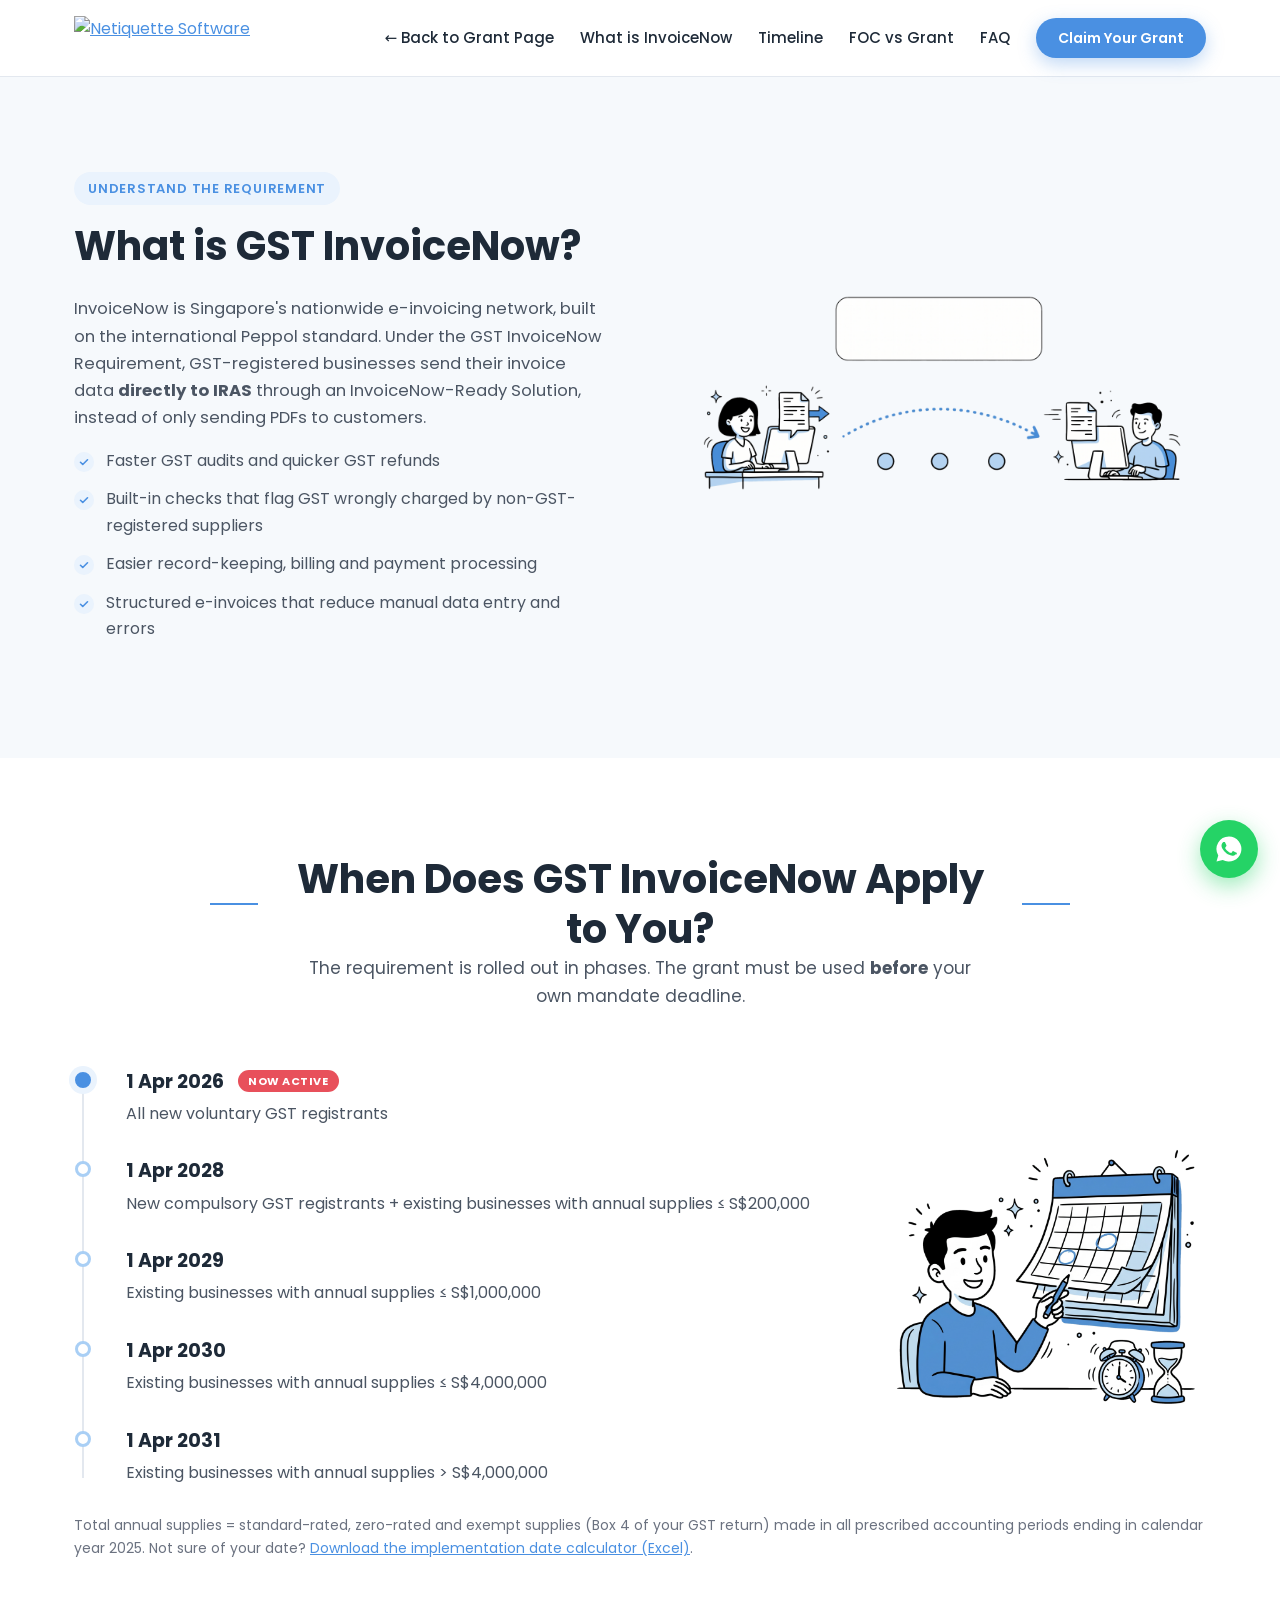
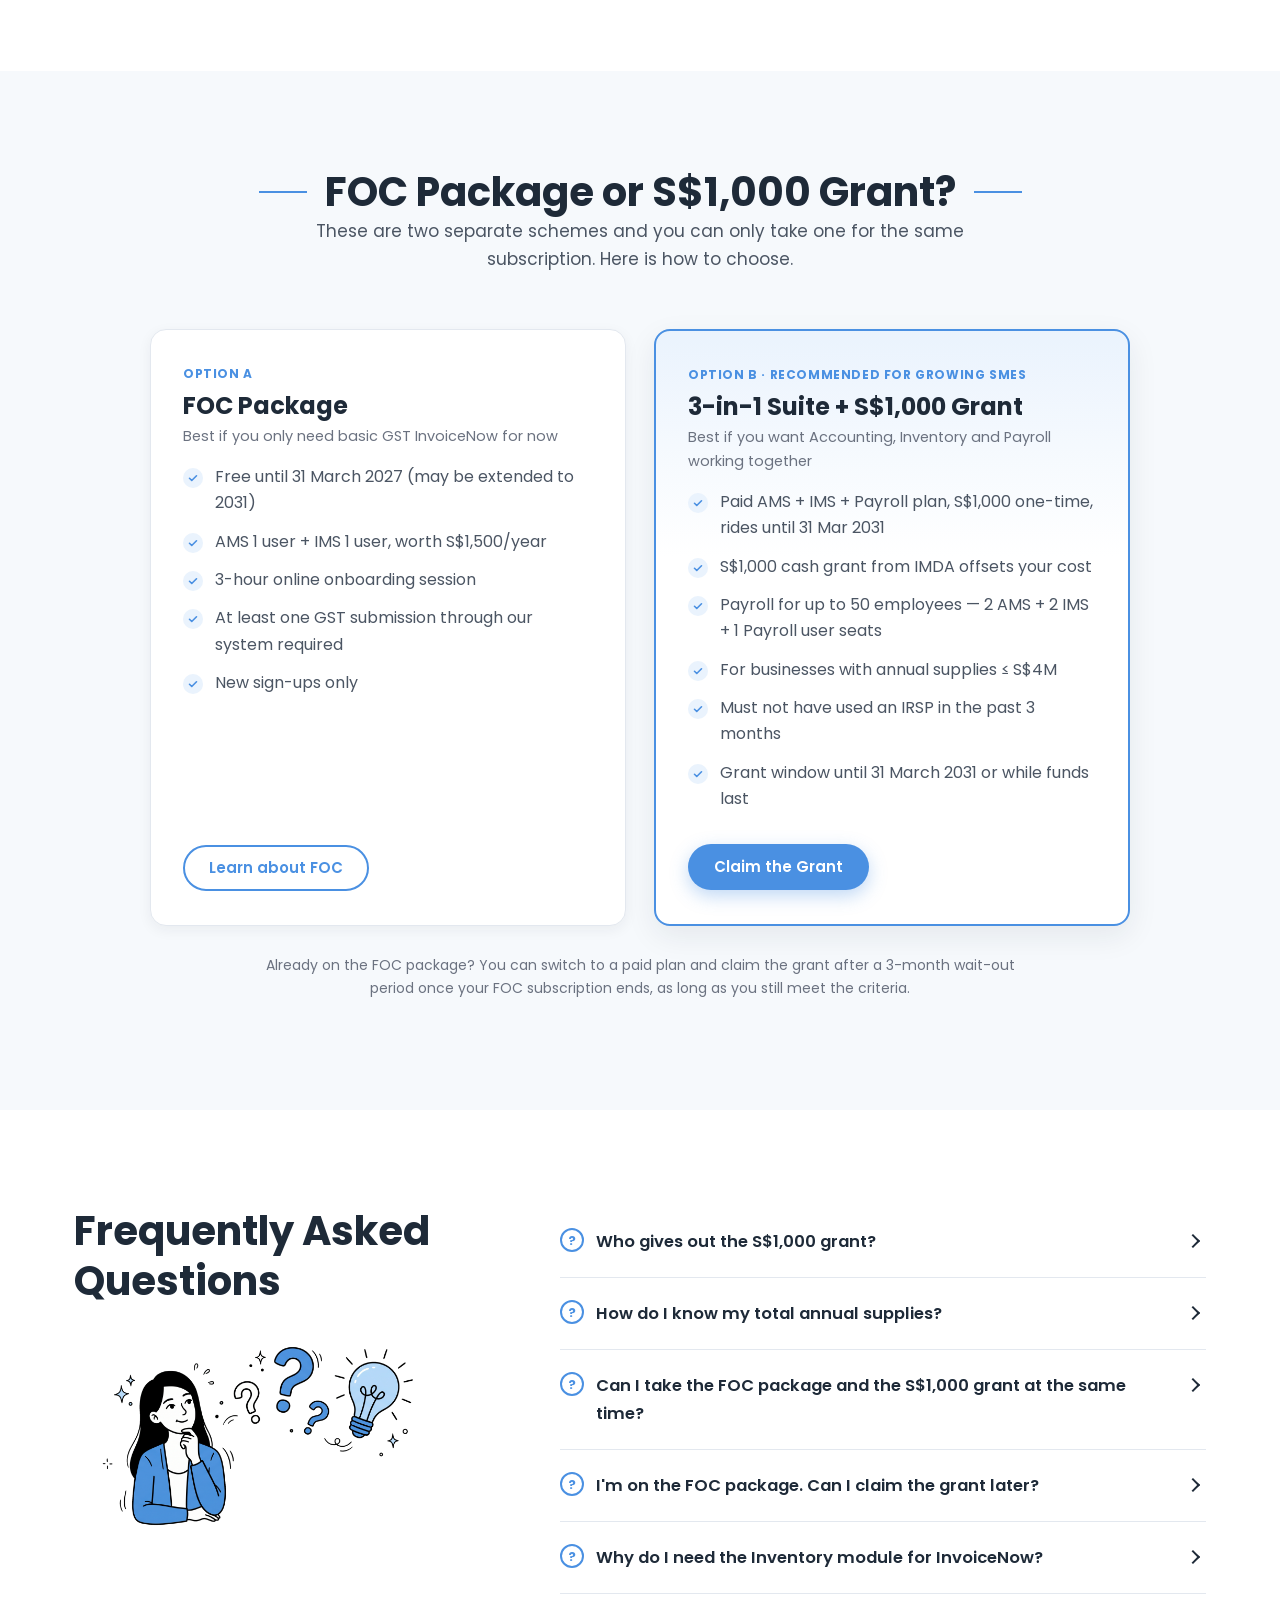
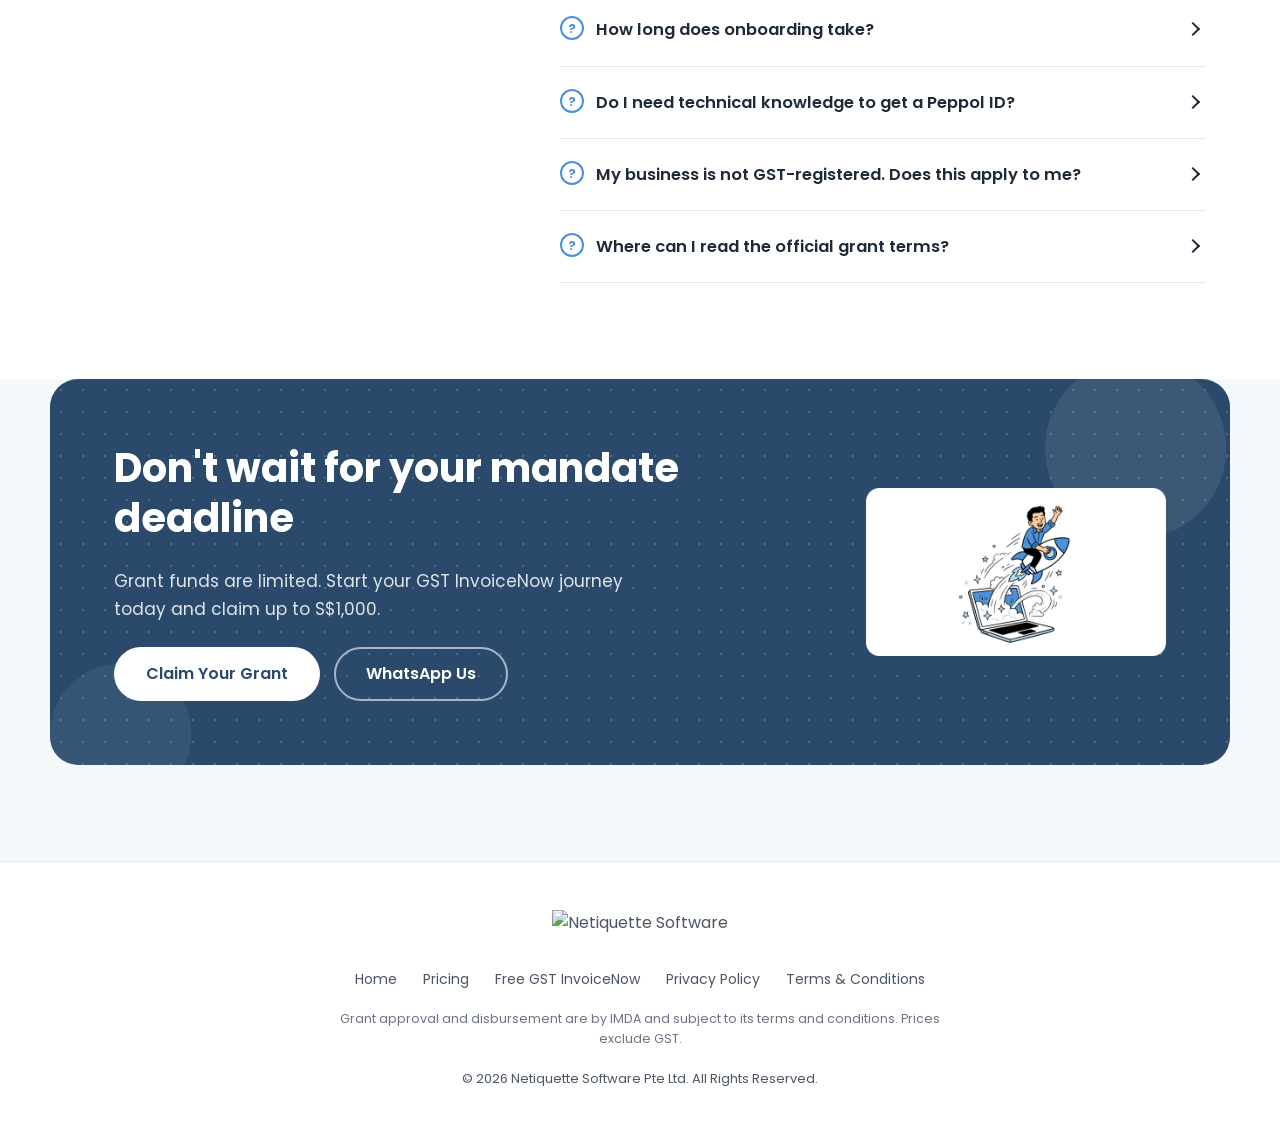
==== details.html @ 20911d6f "add detail page" ====
<!DOCTYPE html>
<html lang="en">
<head>
  <meta charset="UTF-8">
  <meta name="viewport" content="width=device-width, initial-scale=1.0">
  <title>GST InvoiceNow Details, Timeline, FOC vs Grant &amp; FAQ | Netiquette</title>
  <meta name="description" content="Full details on GST InvoiceNow, the mandate rollout timeline, FOC package vs the S$1,000 grant, and frequently asked questions.">

  <link rel="icon" href="https://netiquette.com.sg/assets/img/favicon.png">
  <link rel="preconnect" href="https://fonts.googleapis.com">
  <link rel="preconnect" href="https://fonts.gstatic.com" crossorigin>
  <link href="https://fonts.googleapis.com/css2?family=Poppins:wght@400;500;600;700;800&display=swap" rel="stylesheet">
  <link rel="stylesheet" href="style.css">
</head>
<body>

  <!-- ========== HEADER ========== -->
  <header class="header" id="top">
    <div class="container header__inner">
      <a href="index.html" class="header__logo">
        <img src="https://netiquette.com.sg/assets/img/netiquette-logo.png" alt="Netiquette Software">
      </a>
      <nav class="nav" id="nav">
        <a href="index.html">&larr; Back to Grant Page</a>
        <a href="#invoicenow">What is InvoiceNow</a>
        <a href="#timeline">Timeline</a>
        <a href="#compare">FOC vs Grant</a>
        <a href="#faq">FAQ</a>
        <a href="index.html#contact" class="btn btn--primary nav__cta">Claim Your Grant</a>
      </nav>
      <button class="nav-toggle" id="navToggle" aria-label="Open menu" aria-expanded="false">
        <span></span><span></span><span></span>
      </button>
    </div>
  </header>

  <main>

    <!-- ========== WHAT IS GST INVOICENOW ========== -->
    <section class="section section--alt" id="invoicenow">
      <div class="container split">
        <div class="split__text">
          <span class="eyebrow">Understand the requirement</span>
          <h2 class="title title--left">What is GST InvoiceNow?</h2>
          <p>InvoiceNow is Singapore's nationwide e-invoicing network, built on the international Peppol standard. Under the GST InvoiceNow Requirement, GST-registered businesses send their invoice data <strong>directly to IRAS</strong> through an InvoiceNow-Ready Solution, instead of only sending PDFs to customers.</p>
          <ul class="checks">
            <li>Faster GST audits and quicker GST refunds</li>
            <li>Built-in checks that flag GST wrongly charged by non-GST-registered suppliers</li>
            <li>Easier record-keeping, billing and payment processing</li>
            <li>Structured e-invoices that reduce manual data entry and errors</li>
          </ul>
        </div>
        <div class="split__art">
          <figure class="art art--wide"><img src="assets/img/invoicenow-flow.png" alt="How an e-invoice travels through the InvoiceNow network to IRAS" onerror="this.parentNode.classList.add('missing');this.remove()"></figure>
        </div>
      </div>
    </section>

    <!-- ========== TIMELINE ========== -->
    <section class="section" id="timeline">
      <div class="container">
        <div class="section-head">
          <h2 class="title">When Does GST InvoiceNow Apply to You?</h2>
          <p>The requirement is rolled out in phases. The grant must be used <strong>before</strong> your own mandate deadline.</p>
        </div>
        <div class="timeline-wrap">
          <ol class="timeline">
            <li class="timeline__item is-active">
              <span class="timeline__date">1 Apr 2026</span>
              <span class="timeline__badge">Now active</span>
              <p>All new voluntary GST registrants</p>
            </li>
            <li class="timeline__item">
              <span class="timeline__date">1 Apr 2028</span>
              <p>New compulsory GST registrants + existing businesses with annual supplies ≤ S$200,000</p>
            </li>
            <li class="timeline__item">
              <span class="timeline__date">1 Apr 2029</span>
              <p>Existing businesses with annual supplies ≤ S$1,000,000</p>
            </li>
            <li class="timeline__item">
              <span class="timeline__date">1 Apr 2030</span>
              <p>Existing businesses with annual supplies ≤ S$4,000,000</p>
            </li>
            <li class="timeline__item">
              <span class="timeline__date">1 Apr 2031</span>
              <p>Existing businesses with annual supplies &gt; S$4,000,000</p>
            </li>
          </ol>
          <figure class="art art--square timeline__art"><img src="assets/img/mandate-timeline.png" alt="Calendar showing upcoming deadline" onerror="this.parentNode.classList.add('missing');this.remove()"></figure>
        </div>
        <p class="note">Total annual supplies = standard-rated, zero-rated and exempt supplies (Box 4 of your GST return) made in all prescribed accounting periods ending in calendar year 2025. Not sure of your date? <a href="https://netiquette.com.sg/gst-invoicenow-implementation-date-calculator.xlsx">Download the implementation date calculator (Excel)</a>.</p>
      </div>
    </section>

    <!-- ========== FOC vs GRANT ========== -->
    <section class="section section--alt" id="compare">
      <div class="container">
        <div class="section-head">
          <h2 class="title">FOC Package or S$1,000 Grant?</h2>
          <p>These are two separate schemes and you can only take one for the same subscription. Here is how to choose.</p>
        </div>
        <div class="compare">
          <article class="plan">
            <span class="plan__tag">Option A</span>
            <h3>FOC Package</h3>
            <p class="plan__sub">Best if you only need basic GST InvoiceNow for now</p>
            <ul class="checks">
              <li>Free until 31 March 2027 (may be extended to 2031)</li>
              <li>AMS 1 user + IMS 1 user, worth S$1,500/year</li>
              <li>3-hour online onboarding session</li>
              <li>At least one GST submission through our system required</li>
              <li>New sign-ups only</li>
            </ul>
            <a href="https://netiquette.com.sg/gst-invoicenow.html" class="btn btn--outline">Learn about FOC</a>
          </article>
          <article class="plan plan--featured">
            <span class="plan__tag">Option B · Recommended for growing SMEs</span>
            <h3>3-in-1 Suite + S$1,000 Grant</h3>
            <p class="plan__sub">Best if you want Accounting, Inventory and Payroll working together</p>
            <ul class="checks">
              <li>Paid AMS + IMS + Payroll plan, S$1,000 one-time, rides until 31 Mar 2031</li>
              <li>S$1,000 cash grant from IMDA offsets your cost</li>
              <li>Payroll for up to 50 employees — 2 AMS + 2 IMS + 1 Payroll user seats</li>
              <li>For businesses with annual supplies ≤ S$4M</li>
              <li>Must not have used an IRSP in the past 3 months</li>
              <li>Grant window until 31 March 2031 or while funds last</li>
            </ul>
            <a href="index.html#contact" class="btn btn--primary">Claim the Grant</a>
          </article>
        </div>
        <p class="note note--center">Already on the FOC package? You can switch to a paid plan and claim the grant after a 3-month wait-out period once your FOC subscription ends, as long as you still meet the criteria.</p>
      </div>
    </section>

    <!-- ========== FAQ ========== -->
    <section class="section" id="faq">
      <div class="container faq-wrap">
        <div class="faq-wrap__head">
          <h2 class="title title--left">Frequently Asked Questions</h2>
          <figure class="art art--faq"><img src="assets/img/faq-questions.png" alt="" onerror="this.parentNode.classList.add('missing');this.remove()"></figure>
        </div>
        <div class="faq">
          <details>
            <summary>Who gives out the S$1,000 grant?</summary>
            <p>The GST InvoiceNow Transition Grant is provided by IMDA together with IRAS. Netiquette, as an IMDA-accredited InvoiceNow-Ready Solution Provider, supports you through the requirements, but the grant is approved and paid by IMDA.</p>
          </details>
          <details>
            <summary>How do I know my total annual supplies?</summary>
            <p>Add up Box 4 of your GST returns (standard-rated, zero-rated and exempt supplies) for all prescribed accounting periods ending in calendar year 2025. If the total is S$4 million or less, you fall under the S$1,000 grant.</p>
          </details>
          <details>
            <summary>Can I take the FOC package and the S$1,000 grant at the same time?</summary>
            <p>No. They are separate schemes and you can only take one for the same subscription. Since the FOC package is already free, there is no cost for the grant to offset.</p>
          </details>
          <details>
            <summary>I'm on the FOC package. Can I claim the grant later?</summary>
            <p>Yes. After your FOC subscription ends, wait 3 months, then subscribe to a paid plan. You can claim the grant if you still meet all criteria and the grant window is still open.</p>
          </details>
          <details>
            <summary>Why do I need the Inventory module for InvoiceNow?</summary>
            <p>Netiquette's GST InvoiceNow feature is built inside the Inventory Management System (IMS). That's why the 3-in-1 Suite includes IMS together with Accounting and Payroll.</p>
          </details>
          <details>
            <summary>How long does onboarding take?</summary>
            <p>About 5 working days on average, from sign-up to your first GST InvoiceNow e-invoice. Simpler setups are faster.</p>
          </details>
          <details>
            <summary>Do I need technical knowledge to get a Peppol ID?</summary>
            <p>No. We handle and guide your Peppol ID registration with DataPost, our accredited access point partner, as part of onboarding.</p>
          </details>
          <details>
            <summary>My business is not GST-registered. Does this apply to me?</summary>
            <p>No. GST InvoiceNow and this grant are only for GST-registered businesses. If you are applying for GST registration now, reach out and we can help you prepare.</p>
          </details>
          <details>
            <summary>Where can I read the official grant terms?</summary>
            <p>See IMDA's <a href="https://www.imda.gov.sg/how-we-can-help/nationwide-e-invoicing-framework/invoicenowgrants" target="_blank" rel="noopener">InvoiceNow Grants page</a> and the <a href="https://go.gov.sg/invoicenowgrant2026-faqs" target="_blank" rel="noopener">official grant FAQs</a>.</p>
          </details>
        </div>
      </div>
    </section>

    <!-- ========== FINAL CTA ========== -->
    <section class="cta">
      <div class="container cta__inner">
        <div class="cta__text">
          <h2>Don't wait for your mandate deadline</h2>
          <p>Grant funds are limited. Start your GST InvoiceNow journey today and claim up to S$1,000.</p>
          <div class="cta__actions">
            <a href="index.html#contact" class="btn btn--light btn--lg">Claim Your Grant</a>
            <a href="https://wa.me/6590029781" target="_blank" rel="noopener" class="btn btn--ghost btn--lg">WhatsApp Us</a>
          </div>
        </div>
        <figure class="art art--cta"><img src="assets/img/cta-rocket.png" alt="" onerror="this.parentNode.classList.add('missing');this.remove()"></figure>
      </div>
    </section>

  </main>

  <!-- ========== FOOTER ========== -->
  <footer class="footer">
    <div class="container footer__inner">
      <img src="https://netiquette.com.sg/assets/img/netiquette-logo.png" alt="Netiquette Software" class="footer__logo">
      <nav class="footer__links">
        <a href="https://netiquette.com.sg/">Home</a>
        <a href="https://netiquette.com.sg/pricing.html">Pricing</a>
        <a href="https://netiquette.com.sg/gst-invoicenow.html">Free GST InvoiceNow</a>
        <a href="https://netiquette.com.sg/privacy.html">Privacy Policy</a>
        <a href="https://netiquette.com.sg/termsConditions.html">Terms &amp; Conditions</a>
      </nav>
      <p class="footer__disclaimer">Grant approval and disbursement are by IMDA and subject to its terms and conditions. Prices exclude GST.</p>
      <p class="footer__copy">© 2026 Netiquette Software Pte Ltd. All Rights Reserved.</p>
    </div>
  </footer>

  <!-- Floating WhatsApp -->
  <a href="https://wa.me/6590029781" class="wa-float" target="_blank" rel="noopener" aria-label="Chat on WhatsApp">
    <svg viewBox="0 0 24 24" aria-hidden="true"><path d="M12 2a10 10 0 0 0-8.6 15.1L2 22l5-1.3A10 10 0 1 0 12 2Zm5.3 14.1c-.2.6-1.3 1.2-1.8 1.2-.5.1-1 .2-3.4-.7-2.9-1.2-4.7-4.1-4.9-4.3-.1-.2-1.2-1.6-1.2-3s.8-2.2 1-2.5c.3-.3.6-.4.8-.4h.6c.2 0 .4 0 .6.5l.9 2.1c.1.2.1.4 0 .6l-.4.6-.4.5c-.1.2-.3.3-.1.6.2.3.8 1.4 1.8 2.2 1.2 1.1 2.2 1.4 2.5 1.5.3.2.5.1.7-.1l.9-1.1c.2-.3.4-.2.7-.1l2 1c.3.1.5.2.6.3.1.2.1.7-.1 1.4Z"/></svg>
  </a>

  <script>
    const toggle = document.getElementById('navToggle');
    const nav = document.getElementById('nav');
    toggle.addEventListener('click', () => {
      const open = nav.classList.toggle('is-open');
      toggle.classList.toggle('is-open', open);
      toggle.setAttribute('aria-expanded', open);
    });
    nav.querySelectorAll('a').forEach(a => a.addEventListener('click', () => {
      nav.classList.remove('is-open');
      toggle.classList.remove('is-open');
      toggle.setAttribute('aria-expanded', 'false');
    }));
  </script>
</body>
</html>
---- style.css ----
/* =========================================================
   Netiquette – S$1k GST InvoiceNow Grant Landing Page
   ========================================================= */

:root {
  --blue: #4A90E2;
  --blue-dark: #2F74C8;
  --blue-light: #A9CFF5;
  --blue-soft: #EAF3FD;
  --navy: #2B4A6B;
  --ink: #1E2A38;
  --text: #4B5563;
  --muted: #6B7280;
  --line: #E3E8EF;
  --bg: #FFFFFF;
  --bg-alt: #F6F9FC;
  --gold: #F5B82E;
  --green: #25D366;
  --red: #E8505B;
  --radius: 16px;
  --radius-sm: 10px;
  --shadow: 0 10px 30px rgba(30, 42, 56, .08);
  --shadow-sm: 0 4px 14px rgba(30, 42, 56, .06);
  --container: 1180px;
  --header-h: 76px;
}

*, *::before, *::after { box-sizing: border-box; }
html { scroll-behavior: smooth; scroll-padding-top: calc(var(--header-h) + 12px); }
body {
  margin: 0;
  font-family: 'Poppins', system-ui, -apple-system, sans-serif;
  font-size: 16px;
  line-height: 1.65;
  color: var(--text);
  background: var(--bg);
  -webkit-font-smoothing: antialiased;
}
img { max-width: 100%; display: block; }
a { color: var(--blue); }
h1, h2, h3, h4 { color: var(--ink); line-height: 1.25; margin: 0 0 .6em; }
p { margin: 0 0 1em; }

.container { width: 100%; max-width: var(--container); margin: 0 auto; padding: 0 24px; }

/* ---------- Buttons ---------- */
.btn {
  display: inline-flex; align-items: center; justify-content: center; gap: 8px;
  padding: 12px 24px; border-radius: 999px; border: 2px solid transparent;
  font: 600 15px/1.2 'Poppins', sans-serif; text-decoration: none; cursor: pointer;
  transition: background .2s, color .2s, border-color .2s, transform .2s, box-shadow .2s;
}
.btn:hover { transform: translateY(-1px); }
.btn--lg { padding: 15px 30px; font-size: 16px; }
.btn--block { width: 100%; }
.btn--primary { background: var(--blue); color: #fff; box-shadow: 0 6px 18px rgba(74, 144, 226, .35); }
.btn--primary:hover { background: var(--blue-dark); }
.btn--outline { border-color: var(--blue); color: var(--blue); background: #fff; }
.btn--outline:hover { background: var(--blue-soft); }
.btn--light { background: #fff; color: var(--navy); }
.btn--ghost { border-color: rgba(255,255,255,.6); color: #fff; }
.btn--ghost:hover { background: rgba(255,255,255,.1); }
.btn--whatsapp { background: var(--green); color: #fff; margin-top: 8px; }
.btn--whatsapp:hover { background: #1EBE5A; }
.ico { width: 20px; height: 20px; fill: currentColor; }

/* ---------- Announcement ---------- */
.announce {
  position: relative; background: var(--red); color: #fff; text-align: center;
  padding: 10px 48px; font-size: 14px;
}
.announce p { margin: 0; }
.announce a { color: #fff; font-weight: 700; }
.announce__close {
  position: absolute; right: 14px; top: 50%; transform: translateY(-50%);
  background: none; border: 0; color: #fff; font-size: 24px; line-height: 1; cursor: pointer;
}

/* ---------- Header ---------- */
.header {
  position: sticky; top: 0; z-index: 50; background: rgba(255,255,255,.96);
  backdrop-filter: blur(8px); box-shadow: 0 1px 0 var(--line);
}
.header__inner { display: flex; align-items: center; justify-content: space-between; height: var(--header-h); }
.header__logo img { height: 44px; width: auto; }
.nav { display: flex; align-items: center; gap: 26px; }
.nav a:not(.btn) { color: var(--ink); text-decoration: none; font-weight: 500; font-size: 15px; }
.nav a:not(.btn):hover { color: var(--blue); }
.nav__cta { padding: 10px 20px; font-size: 14px; }
.nav-toggle { display: none; background: none; border: 0; width: 40px; height: 40px; cursor: pointer; padding: 8px; }
.nav-toggle span { display: block; height: 2px; background: var(--ink); margin: 5px 0; transition: transform .25s, opacity .25s; }
.nav-toggle.is-open span:nth-child(1) { transform: translateY(7px) rotate(45deg); }
.nav-toggle.is-open span:nth-child(2) { opacity: 0; }
.nav-toggle.is-open span:nth-child(3) { transform: translateY(-7px) rotate(-45deg); }

/* ---------- Shared bits ---------- */
.eyebrow {
  display: inline-block; font-size: 13px; font-weight: 600; letter-spacing: .06em;
  text-transform: uppercase; color: var(--blue); background: var(--blue-soft);
  padding: 6px 14px; border-radius: 999px; margin-bottom: 16px;
}
.section { padding: 96px 0; }
.section--alt { background: var(--bg-alt); }
.section-head { text-align: center; max-width: 860px; margin: 0 auto 56px; }
.section-head p { max-width: 680px; margin-left: auto; margin-right: auto; }
.section-head p { font-size: 17px; }
.title { font-size: clamp(28px, 3.4vw, 40px); font-weight: 700; display: inline-flex; align-items: center; gap: 18px; }
.section-head .title { display: flex; width: fit-content; margin: 0 auto; }
.section-head .title::before,
.section-head .title::after { content: ''; width: 48px; height: 2px; background: var(--blue); flex-shrink: 0; }
.title--left { display: block; }
.note { font-size: 14px; color: var(--muted); margin-top: 28px; }
.note--center { text-align: center; max-width: 760px; margin-left: auto; margin-right: auto; }

.checks { list-style: none; padding: 0; margin: 0 0 1.2em; }
.checks li { position: relative; padding-left: 32px; margin-bottom: 12px; }
.checks li::before {
  content: ''; position: absolute; left: 0; top: 4px; width: 20px; height: 20px; border-radius: 50%;
  background: var(--blue-soft) url("data:image/svg+xml,%3Csvg xmlns='http://www.w3.org/2000/svg' viewBox='0 0 24 24' fill='none' stroke='%234A90E2' stroke-width='3.2' stroke-linecap='round' stroke-linejoin='round'%3E%3Cpath d='M5 12.5l4.5 4.5L19 7.5'/%3E%3C/svg%3E") center/12px no-repeat;
}
.checks--numbered { counter-reset: n; }
.checks--numbered li { counter-increment: n; padding-left: 40px; }
.checks--numbered li::before {
  content: counter(n); background: var(--blue); color: #fff; width: 26px; height: 26px; top: 1px;
  display: grid; place-items: center; font-size: 13px; font-weight: 700;
}

/* ---------- Illustration placeholders ---------- */
.art { margin: 0; position: relative; }
.art img { width: 100%; height: auto; }
.art.missing {
  border: 2px dashed var(--blue-light); border-radius: var(--radius); background: var(--blue-soft);
  display: grid; place-items: center; color: var(--blue); font-size: 13px; font-weight: 500;
}
.art.missing::after { content: 'Illustration coming soon'; padding: 12px; text-align: center; }
.art--hero.missing { aspect-ratio: 4 / 3; }
.art--wide.missing { aspect-ratio: 16 / 9; }
.art--square.missing { aspect-ratio: 1 / 1; }
.art--icon { width: 160px; margin: 0 auto 18px; }
.art--icon.missing { aspect-ratio: 1; }
.art--icon.missing::after, .art--mini.missing::after { content: ''; }
.art--mini { width: 130px; flex-shrink: 0; }
.art--mini.missing { aspect-ratio: 1; border-radius: 14px; }
.art--netcost { max-width: 260px; margin: 0 auto 18px; }
.art--netcost.missing { aspect-ratio: 4 / 3; }
.art--faq { max-width: 360px; margin-top: 24px; }
.art--faq.missing { aspect-ratio: 4 / 3; }
.art--cta { max-width: 300px; }
.art--cta.missing { aspect-ratio: 1; background: rgba(255,255,255,.08); border-color: rgba(255,255,255,.3); color: #fff; }

/* ---------- Hero ---------- */
.hero {
  padding: 72px 0 40px;
  background:
    radial-gradient(circle at 85% 20%, rgba(74,144,226,.14), transparent 45%),
    radial-gradient(circle at 5% 90%, rgba(169,207,245,.25), transparent 40%),
    #fff;
}
.hero__inner { display: grid; grid-template-columns: .9fr 1.2fr; gap: 56px; align-items: center; }
.hero h1 { font-size: clamp(32px, 4.4vw, 52px); font-weight: 800; letter-spacing: -.01em; }
.hl { color: var(--blue); position: relative; white-space: nowrap; }
.hl::after {
  content: ''; position: absolute; left: 0; right: 0; bottom: 4px; height: 10px; z-index: -1;
  background: rgba(245, 184, 46, .45); border-radius: 4px;
}
.lead { font-size: 18px; max-width: 560px; }
.hero__actions { display: flex; flex-wrap: wrap; gap: 14px; margin: 28px 0 32px; }
.hero__trust {
  list-style: none; padding: 0; margin: 0; display: flex; flex-wrap: wrap; gap: 10px 24px;
  font-size: 14px; color: var(--muted);
}
.hero__trust strong { color: var(--ink); }
.hero__art { position: relative; transform: scale(1.18); transform-origin: center; }
.float-card {
  position: absolute; left: -24px; bottom: 24px; background: #fff; border-radius: var(--radius);
  box-shadow: var(--shadow); padding: 18px 22px; display: flex; flex-direction: column; max-width: 230px;
}
.float-card__label { font-size: 12px; font-weight: 600; text-transform: uppercase; letter-spacing: .05em; color: var(--muted); }
.float-card__value { font-size: 34px; font-weight: 800; color: var(--ink); line-height: 1.2; }
.float-card__note { font-size: 12px; color: var(--muted); }
.supported {
  display: flex; align-items: center; justify-content: center; gap: 28px; margin-top: 48px;
  padding-top: 28px; border-top: 1px solid var(--line); font-size: 14px; color: var(--muted);
}
.supported img { height: 42px; width: auto; object-fit: contain; }

/* ---------- Stats ---------- */
.stats { display: grid; grid-template-columns: repeat(4, 1fr); gap: 22px; }
.stat {
  background: #fff; border: 1px solid var(--line); border-radius: var(--radius); padding: 28px 24px;
  box-shadow: var(--shadow-sm); display: flex; flex-direction: column; gap: 6px;
}
.stat__value { font-size: 28px; font-weight: 800; color: var(--navy); }
.stat__label { font-size: 14px; }

/* ---------- Split layout ---------- */
.split { display: grid; grid-template-columns: 1fr 1fr; gap: 64px; align-items: center; }
.split--reverse .split__text { order: 2; }
.split--reverse .split__art { order: 1; }
.split__text p { font-size: 16.5px; }
.callout {
  background: var(--blue-soft); border-radius: var(--radius-sm); padding: 16px 20px; font-size: 14.5px;
}

/* ---------- Timeline ---------- */
.timeline-wrap { display: grid; grid-template-columns: 1fr 320px; gap: 48px; align-items: center; }
.timeline { list-style: none; margin: 0; padding: 0 0 0 28px; position: relative; }
.timeline::before { content: ''; position: absolute; left: 8px; top: 8px; bottom: 8px; width: 2px; background: var(--line); }
.timeline__item { position: relative; padding: 0 0 28px 24px; }
.timeline__item:last-child { padding-bottom: 0; }
.timeline__item::before {
  content: ''; position: absolute; left: -27px; top: 6px; width: 16px; height: 16px; border-radius: 50%;
  background: #fff; border: 3px solid var(--blue-light);
}
.timeline__item.is-active::before { background: var(--blue); border-color: var(--blue); box-shadow: 0 0 0 6px var(--blue-soft); }
.timeline__date { font-size: 19px; font-weight: 700; color: var(--ink); margin-right: 10px; }
.timeline__badge {
  font-size: 11px; font-weight: 700; text-transform: uppercase; letter-spacing: .05em;
  background: var(--red); color: #fff; padding: 3px 10px; border-radius: 999px; vertical-align: 3px;
}
.timeline__item p { margin: 4px 0 0; }

/* ---------- Steps ---------- */
.steps { display: grid; grid-template-columns: repeat(4, 1fr); gap: 22px; counter-reset: step; }
.step {
  position: relative; background: #fff; border: 1px solid var(--line); border-radius: var(--radius);
  padding: 34px 22px 26px; text-align: center; box-shadow: var(--shadow-sm); transition: transform .2s, box-shadow .2s;
}
.step:hover { transform: translateY(-4px); box-shadow: var(--shadow); }
.step__num {
  position: absolute; top: -18px; left: 50%; transform: translateX(-50%);
  width: 38px; height: 38px; border-radius: 50%; background: var(--blue); color: #fff;
  display: grid; place-items: center; font-weight: 700; box-shadow: 0 0 0 6px #fff;
}
.step h3 { font-size: 18px; }
.step p { font-size: 14.5px; margin: 0; }

/* ---------- Suite ---------- */
.suite { display: grid; grid-template-columns: repeat(3, 1fr); gap: 24px; }
.module {
  position: relative; background: #fff; border: 1px solid var(--line); border-radius: var(--radius);
  padding: 32px 28px 18px; box-shadow: var(--shadow-sm);
}
.module--featured { border: 2px solid var(--blue); box-shadow: var(--shadow); }
.module__head { display: flex; align-items: center; gap: 10px; margin-bottom: 14px; }
.module__logo { width: 36px; height: 36px; flex-shrink: 0; }
.module__tag {
  display: inline-block; font-size: 13px; font-weight: 700; color: #fff; background: var(--navy);
  padding: 4px 12px; border-radius: 8px;
}
.module--featured .module__tag { background: var(--blue); }
.module__ribbon {
  position: absolute; top: 18px; right: 18px; font-size: 11px; font-weight: 700; text-transform: uppercase;
  letter-spacing: .04em; color: var(--navy); background: rgba(245,184,46,.3); padding: 4px 10px; border-radius: 999px;
}
.module h3 { font-size: 19px; }
.module .checks li { font-size: 14.5px; }

.value { display: grid; grid-template-columns: 1fr 1.25fr; gap: 28px; margin-top: 48px; align-items: stretch; }
.netcost {
  background: linear-gradient(160deg, #fff 0%, var(--blue-soft) 100%); border: 1px solid var(--line);
  border-radius: var(--radius); padding: 32px; text-align: center; box-shadow: var(--shadow-sm);
}
.netcost h3 { font-size: 21px; }
.calc { text-align: left; margin: 18px 0 24px; background: #fff; border-radius: var(--radius-sm); padding: 6px 18px; border: 1px solid var(--line); }
.calc__row { display: flex; justify-content: space-between; gap: 12px; padding: 12px 0; border-bottom: 1px dashed var(--line); font-size: 14.5px; }
.calc__row span:last-child { font-weight: 600; color: var(--ink); white-space: nowrap; }
.calc__row--minus span:last-child { color: #1E9E5A; }
.calc__row--subtotal { border-top: 1px solid var(--ink); font-weight: 700; }
.calc__row--total { border-bottom: 0; border-top: 2px solid var(--ink); font-weight: 700; color: var(--ink); font-size: 16px; }
.calc__row--total span:last-child { color: var(--blue); }
.benefits { display: grid; gap: 18px; }
.benefit {
  display: flex; gap: 18px; align-items: center; background: #fff; border: 1px solid var(--line);
  border-radius: var(--radius); padding: 22px 24px; box-shadow: var(--shadow-sm);
}
.benefit h4 { font-size: 17px; margin-bottom: 4px; }
.benefit p { margin: 0; font-size: 14.5px; }

/* ---------- Compare ---------- */
.compare { display: grid; grid-template-columns: 1fr 1fr; gap: 28px; max-width: 980px; margin: 0 auto; }
.plan {
  background: #fff; border: 1px solid var(--line); border-radius: var(--radius); padding: 34px 32px;
  box-shadow: var(--shadow-sm); display: flex; flex-direction: column;
}
.plan--featured { border: 2px solid var(--blue); box-shadow: var(--shadow); background: linear-gradient(180deg, var(--blue-soft) 0%, #fff 38%); }
.plan__tag { font-size: 12px; font-weight: 700; text-transform: uppercase; letter-spacing: .05em; color: var(--blue); margin-bottom: 8px; }
.plan h3 { font-size: 24px; margin-bottom: 4px; }
.plan__sub { color: var(--muted); font-size: 14.5px; }
.plan .checks { flex: 1; }
.plan .btn { align-self: flex-start; }

/* ---------- Why / trust ---------- */
.trust-grid { display: grid; grid-template-columns: 1fr 1fr; gap: 16px; margin: 24px 0; }
.trust {
  background: #fff; border: 1px solid var(--line); border-radius: var(--radius-sm); padding: 18px;
  display: flex; flex-direction: column; font-size: 14px; box-shadow: var(--shadow-sm);
}
.trust__value { font-size: 26px; font-weight: 800; color: var(--blue); line-height: 1.2; }
.support-line { font-size: 14.5px; color: var(--muted); }
.learn-more {
  display: flex; align-items: center; justify-content: space-between; gap: 32px; flex-wrap: wrap;
}
.learn-more p { margin: 6px 0 0; color: var(--muted); max-width: 520px; }
.testimonials { display: grid; grid-template-columns: repeat(3, 1fr); gap: 22px; margin-top: 56px; }
.testi {
  margin: 0; background: #fff; border: 1px solid var(--line); border-radius: var(--radius);
  padding: 26px; box-shadow: var(--shadow-sm);
}
.testi__stars { color: var(--gold); letter-spacing: 3px; margin-bottom: 10px; }
.testi p { font-size: 15px; color: var(--ink); }
.testi cite { font-style: normal; font-weight: 600; font-size: 14px; color: var(--blue); }

/* ---------- FAQ ---------- */
.faq-wrap { display: grid; grid-template-columns: .8fr 1.2fr; gap: 56px; align-items: start; }
.faq-wrap__head { position: sticky; top: calc(var(--header-h) + 24px); }
.faq details { border-bottom: 1px solid var(--line); }
.faq summary {
  list-style: none; cursor: pointer; padding: 22px 44px 22px 36px; position: relative;
  font-weight: 600; color: var(--ink); font-size: 16.5px;
}
.faq summary::-webkit-details-marker { display: none; }
.faq summary::before {
  content: '?'; position: absolute; left: 0; top: 22px; width: 24px; height: 24px; border-radius: 50%;
  border: 2px solid var(--blue); color: var(--blue); font-size: 13px; font-weight: 700; display: grid; place-items: center;
}
.faq summary::after {
  content: ''; position: absolute; right: 8px; top: 30px; width: 10px; height: 10px;
  border-right: 2px solid var(--ink); border-bottom: 2px solid var(--ink); transform: rotate(-45deg); transition: transform .25s;
}
.faq details[open] summary::after { transform: rotate(45deg); }
.faq details p { padding: 0 8px 22px 36px; margin: 0; }

/* ---------- Contact ---------- */
.contact { display: grid; grid-template-columns: .9fr 1.1fr; gap: 56px; align-items: start; }
.form {
  background: #fff; border-radius: var(--radius); padding: 34px; box-shadow: var(--shadow);
  border: 1px solid var(--line); display: grid; gap: 18px;
}
.form__row { display: grid; grid-template-columns: 1fr 1fr; gap: 18px; }
.form label { display: flex; flex-direction: column; gap: 6px; font-size: 14px; font-weight: 600; color: var(--ink); }
.form input, .form select, .form textarea {
  font: 400 15px 'Poppins', sans-serif; color: var(--ink); padding: 12px 14px; border: 1px solid #CDD5E0;
  border-radius: var(--radius-sm); background: #fff; width: 100%; transition: border-color .2s, box-shadow .2s;
}
.form input:focus, .form select:focus, .form textarea:focus { outline: none; border-color: var(--blue); box-shadow: 0 0 0 4px var(--blue-soft); }
.form textarea { resize: vertical; }
.form .form__check { flex-direction: row; align-items: center; gap: 10px; font-weight: 500; }
.form__check input { width: 18px; height: 18px; accent-color: var(--blue); }
.form__msg { margin: 0; font-size: 14px; font-weight: 500; }
.form__msg.is-success { color: #1E9E5A; }
.form__msg.is-error { color: var(--red); }
.form__note { margin: 0; font-size: 12.5px; color: var(--muted); }

/* ---------- CTA ---------- */
.cta { padding: 0 0 96px; background: var(--bg-alt); }
.cta__inner {
  background: var(--navy); border-radius: 28px; padding: 64px; color: #fff;
  display: grid; grid-template-columns: 1fr auto; gap: 40px; align-items: center; position: relative; overflow: hidden;
  background-image:
    radial-gradient(circle at 92% 18%, rgba(255,255,255,.08) 0 90px, transparent 91px),
    radial-gradient(circle at 6% 92%, rgba(255,255,255,.06) 0 70px, transparent 71px),
    radial-gradient(rgba(255,255,255,.18) 1.5px, transparent 1.5px);
  background-size: auto, auto, 22px 22px;
}
.cta h2 { color: #fff; font-size: clamp(28px, 3.4vw, 40px); }
.cta p { color: rgba(255,255,255,.85); font-size: 17px; max-width: 560px; }
.cta__actions { display: flex; flex-wrap: wrap; gap: 14px; margin-top: 24px; }

/* ---------- Footer ---------- */
.footer { background: #fff; border-top: 1px solid var(--line); padding: 48px 0 32px; text-align: center; }
.footer__inner { display: flex; flex-direction: column; align-items: center; gap: 18px; }
.footer__logo { height: 40px; width: auto; }
.footer__links { display: flex; flex-wrap: wrap; justify-content: center; gap: 10px 26px; }
.footer__links a { color: var(--text); text-decoration: none; font-size: 14px; }
.footer__links a:hover { color: var(--blue); }
.footer__social { display: flex; gap: 12px; }
.footer__social a {
  width: 42px; height: 42px; border: 1px solid var(--line); border-radius: 50%; display: grid; place-items: center;
  transition: background .2s, border-color .2s;
}
.footer__social svg { width: 18px; height: 18px; fill: var(--text); }
.footer__social a:hover { background: var(--blue); border-color: var(--blue); }
.footer__social a:hover svg { fill: #fff; }
.footer__disclaimer { font-size: 12.5px; color: var(--muted); margin: 0; max-width: 640px; }
.footer__copy { font-size: 13px; margin: 0; }

/* ---------- Floating WhatsApp ---------- */
.wa-float {
  position: fixed; right: 22px; bottom: 22px; z-index: 60; width: 58px; height: 58px; border-radius: 50%;
  background: var(--green); display: grid; place-items: center; box-shadow: 0 8px 22px rgba(37, 211, 102, .45);
  transition: transform .2s;
}
.wa-float:hover { transform: scale(1.06); }
.wa-float svg { width: 30px; height: 30px; fill: #fff; }

/* =========================================================
   Responsive
   ========================================================= */
@media (max-width: 1080px) {
  .nav { gap: 18px; }
  .nav a:not(.btn) { font-size: 14px; }
  .steps { grid-template-columns: repeat(2, 1fr); row-gap: 40px; }
  .stats { grid-template-columns: repeat(2, 1fr); }
}

@media (max-width: 920px) {
  :root { --header-h: 68px; }
  .nav-toggle { display: block; }
  .nav {
    position: absolute; top: var(--header-h); left: 0; right: 0; background: #fff;
    flex-direction: column; align-items: stretch; gap: 0; padding: 8px 24px 20px;
    box-shadow: 0 12px 24px rgba(30,42,56,.1); display: none;
  }
  .nav.is-open { display: flex; }
  .nav a:not(.btn) { padding: 14px 0; border-bottom: 1px solid var(--line); font-size: 15px; }
  .nav__cta { margin-top: 14px; }

  .section { padding: 72px 0; }
  .hero__inner, .split, .timeline-wrap, .faq-wrap, .contact, .value { grid-template-columns: 1fr; gap: 40px; }
  .split--reverse .split__text, .split--reverse .split__art { order: initial; }
  .hero__art { max-width: 520px; margin: 0 auto; width: 100%; }
  .float-card { left: 0; }
  .timeline__art { max-width: 300px; margin: 0 auto; }
  .suite, .compare, .testimonials { grid-template-columns: 1fr; }
  .faq-wrap__head { position: static; }
  .art--faq { display: none; }
  .cta__inner { grid-template-columns: 1fr; padding: 48px 32px; text-align: center; }
  .cta p { margin-left: auto; margin-right: auto; }
  .cta__actions { justify-content: center; }
  .art--cta { margin: 0 auto; max-width: 200px; }
}

@media (max-width: 600px) {
  .container { padding: 0 16px; }
  .announce { font-size: 13px; padding: 10px 40px 10px 16px; text-align: left; }
  .header__logo img { height: 36px; }
  .hero { padding: 48px 0 32px; }
  .hero__actions .btn { width: 100%; }
  .hl { white-space: normal; }
  .section-head .title::before, .section-head .title::after { display: none; }
  .stats, .steps, .trust-grid, .form__row { grid-template-columns: 1fr; }
  .float-card { position: static; margin-top: 16px; max-width: none; }
  .supported { flex-wrap: wrap; gap: 16px; }
  .form { padding: 24px 18px; }
  .plan, .netcost { padding: 26px 20px; }
  .benefit { padding: 18px; }
  .cta { padding-bottom: 72px; }
  .cta__inner { padding: 40px 20px; border-radius: 20px; }
  .wa-float { width: 52px; height: 52px; right: 16px; bottom: 16px; }
}
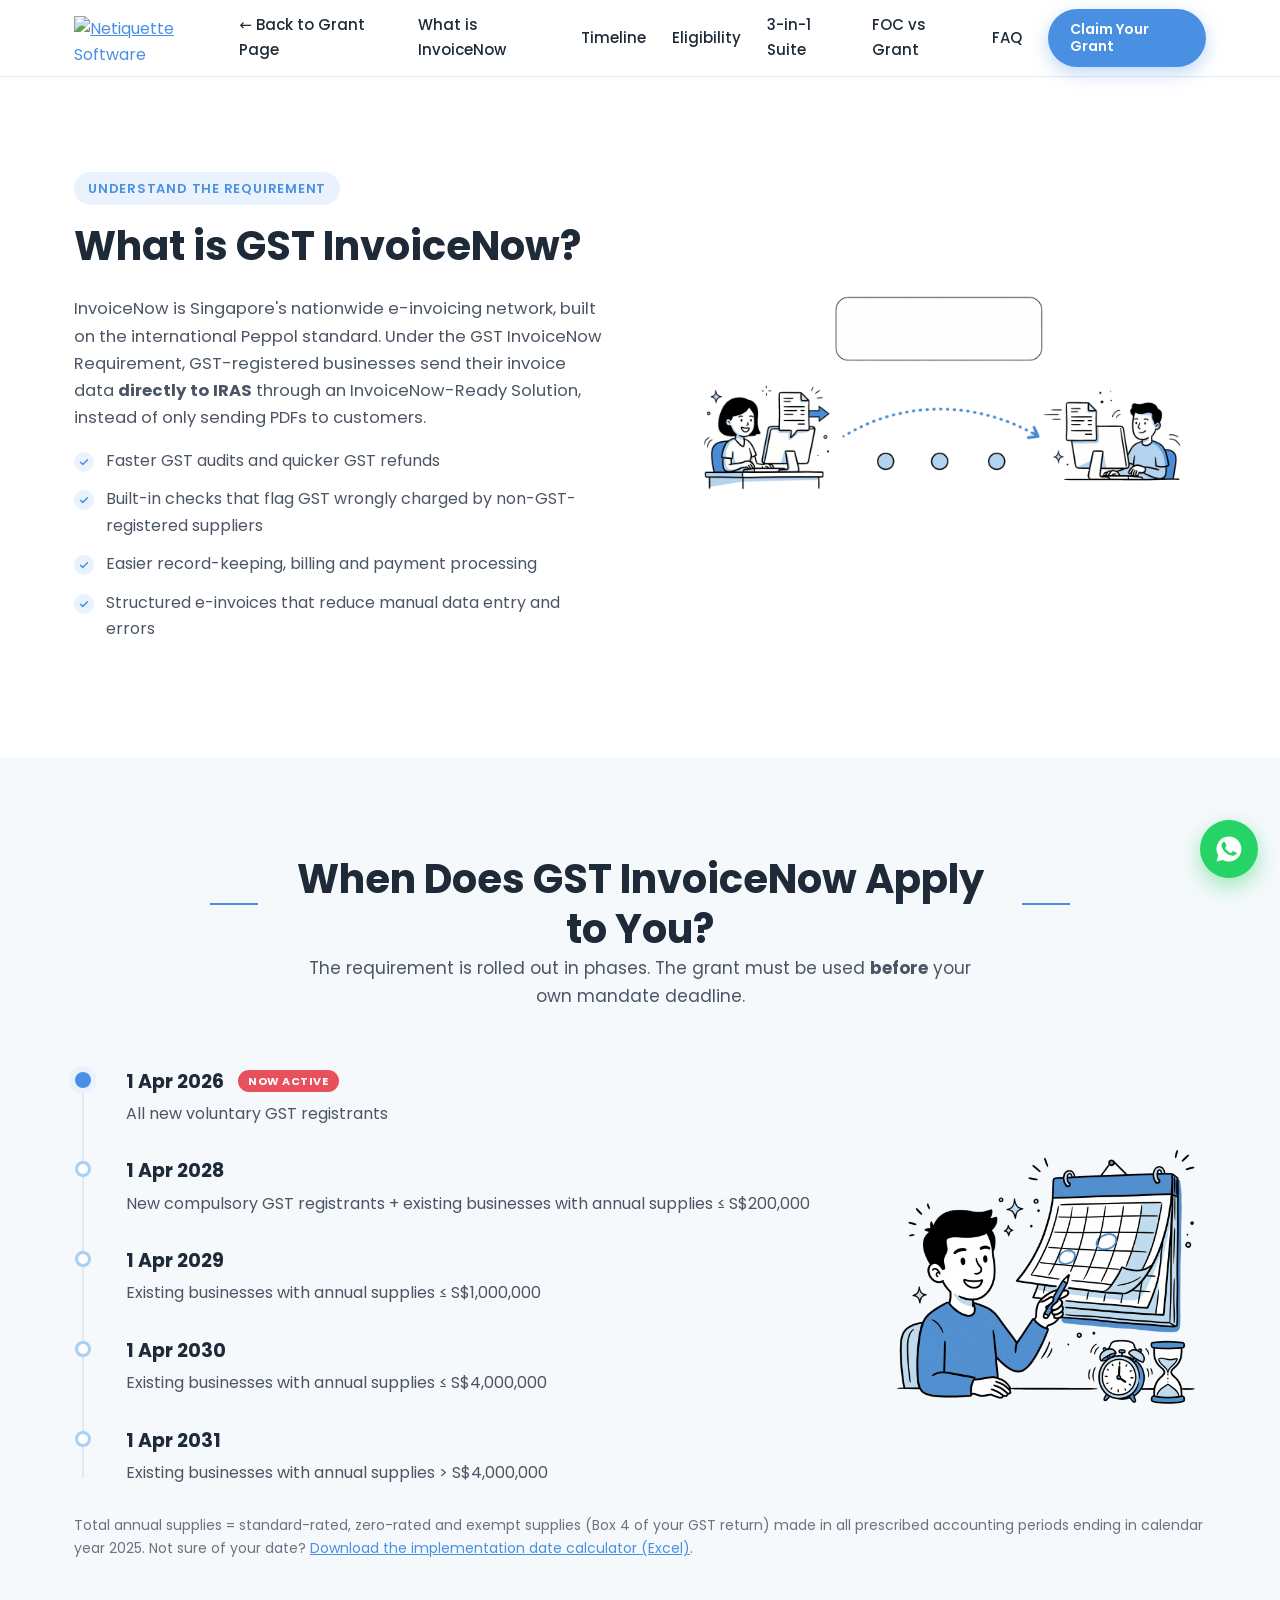
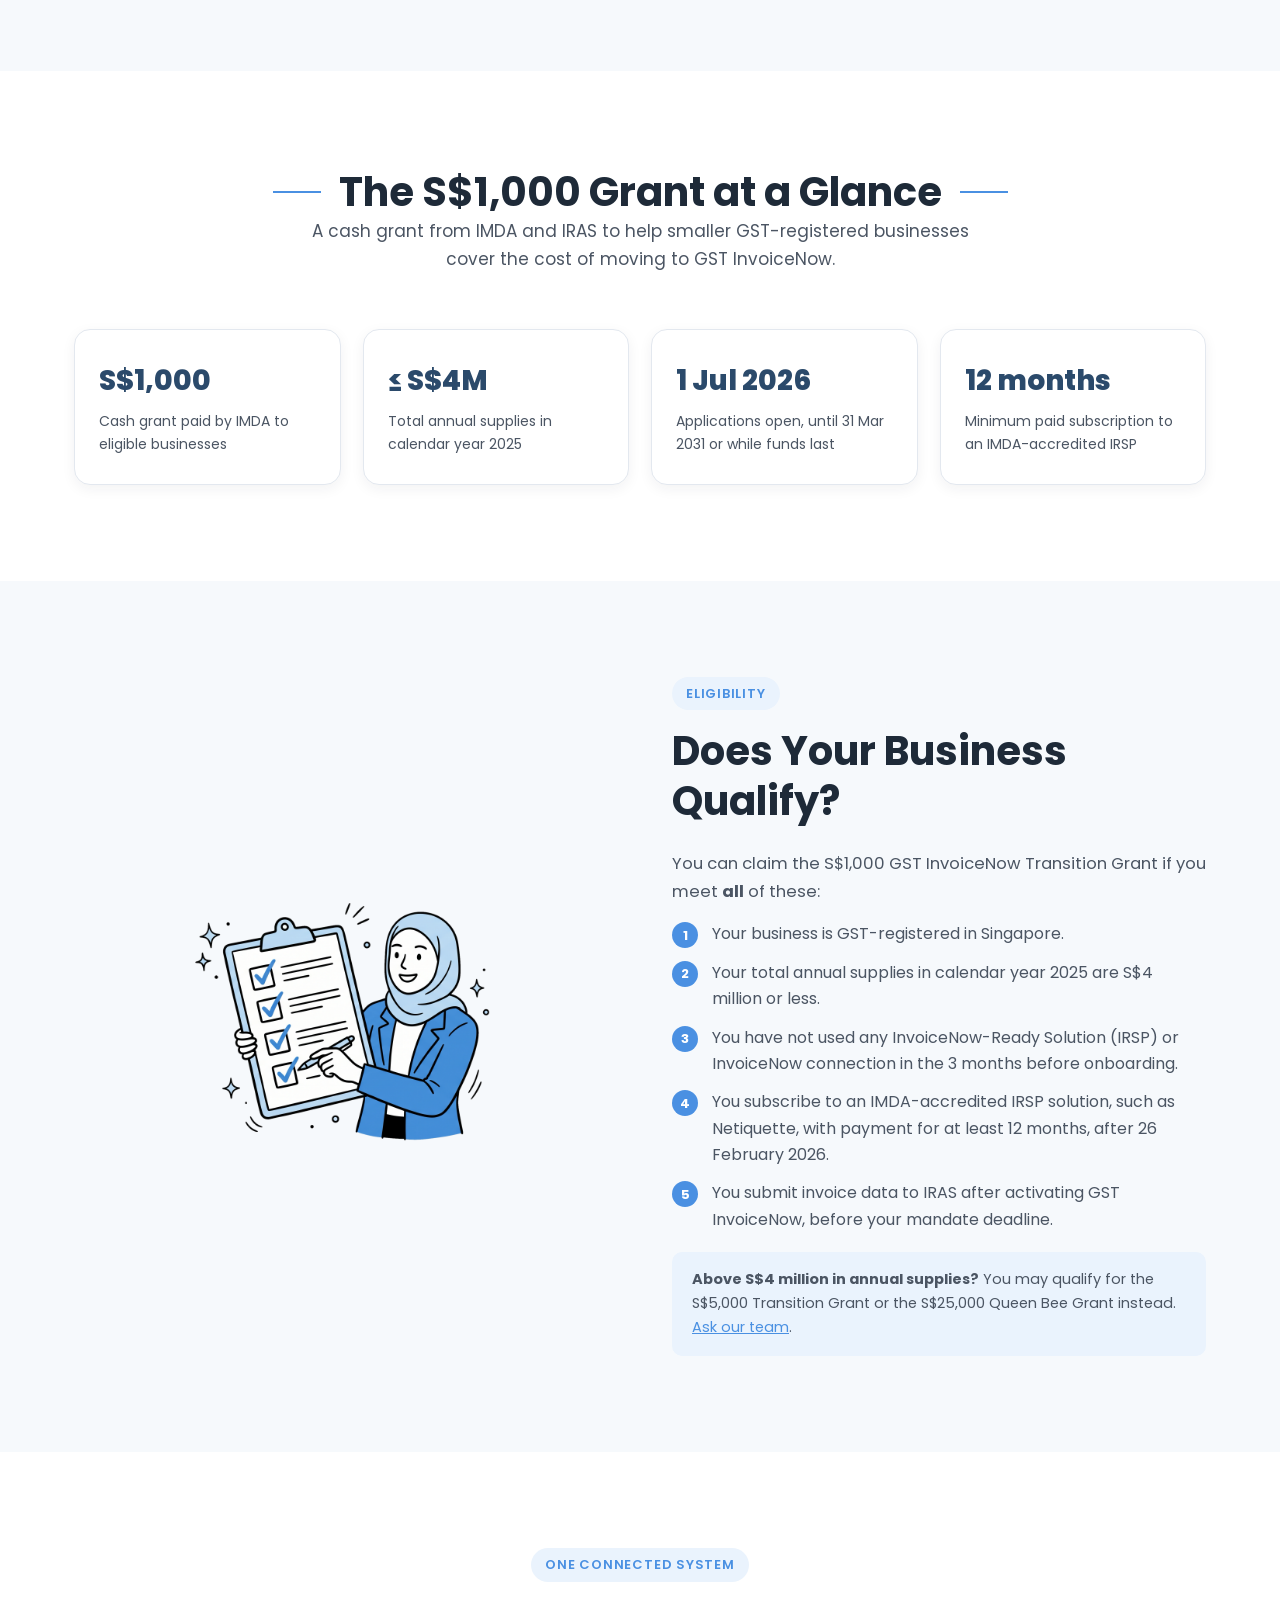
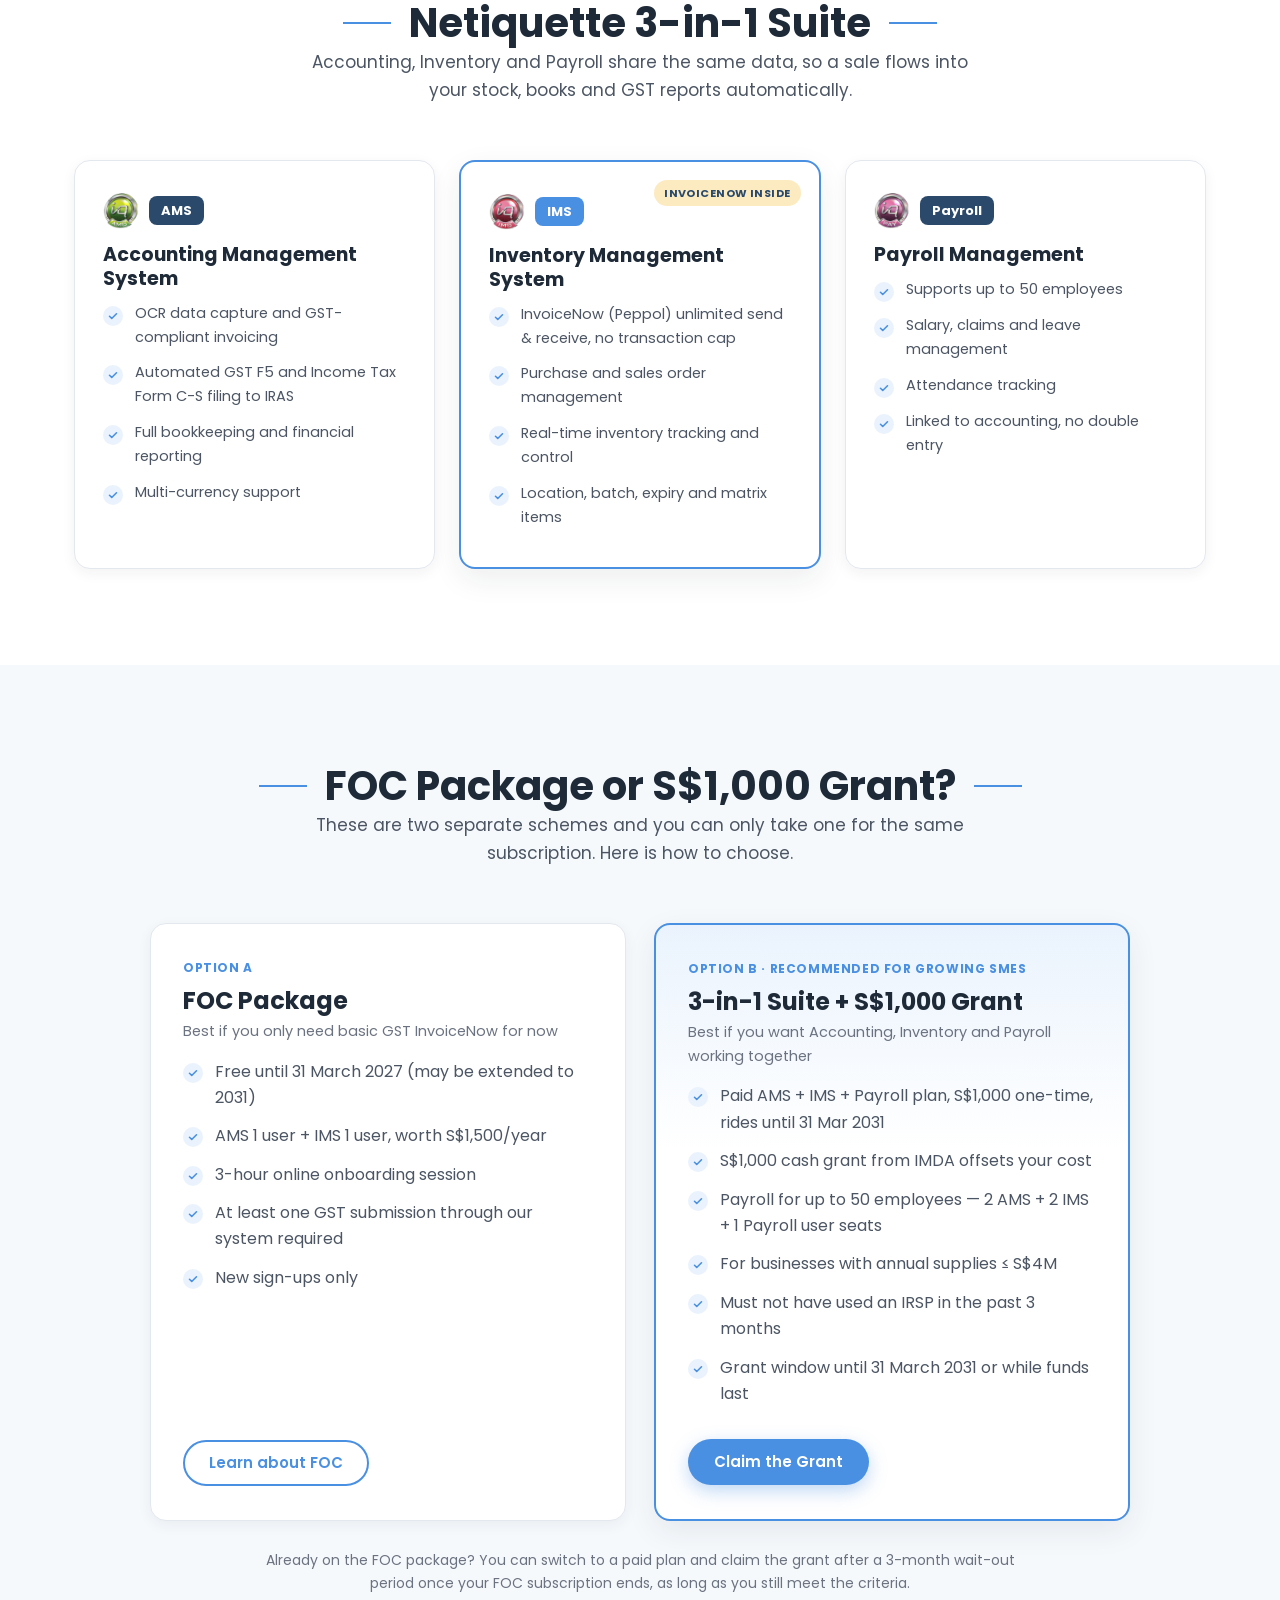
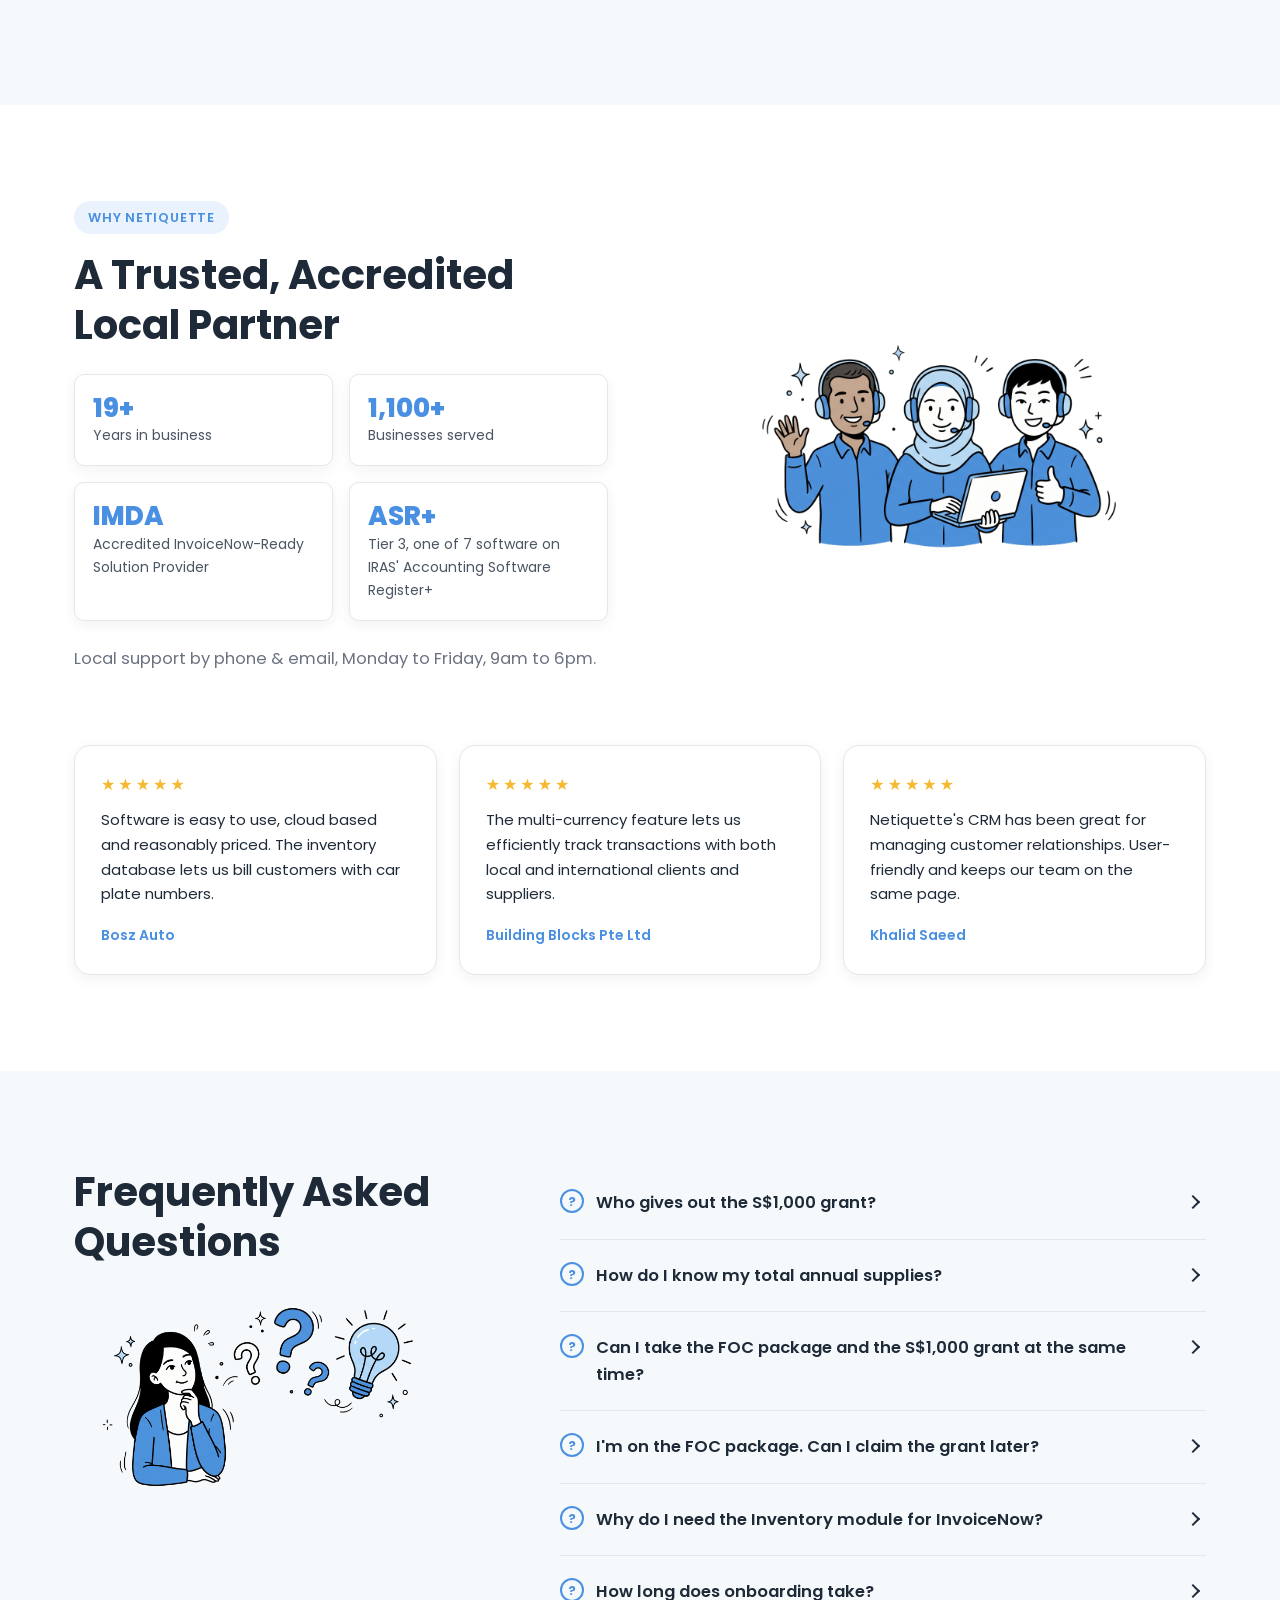
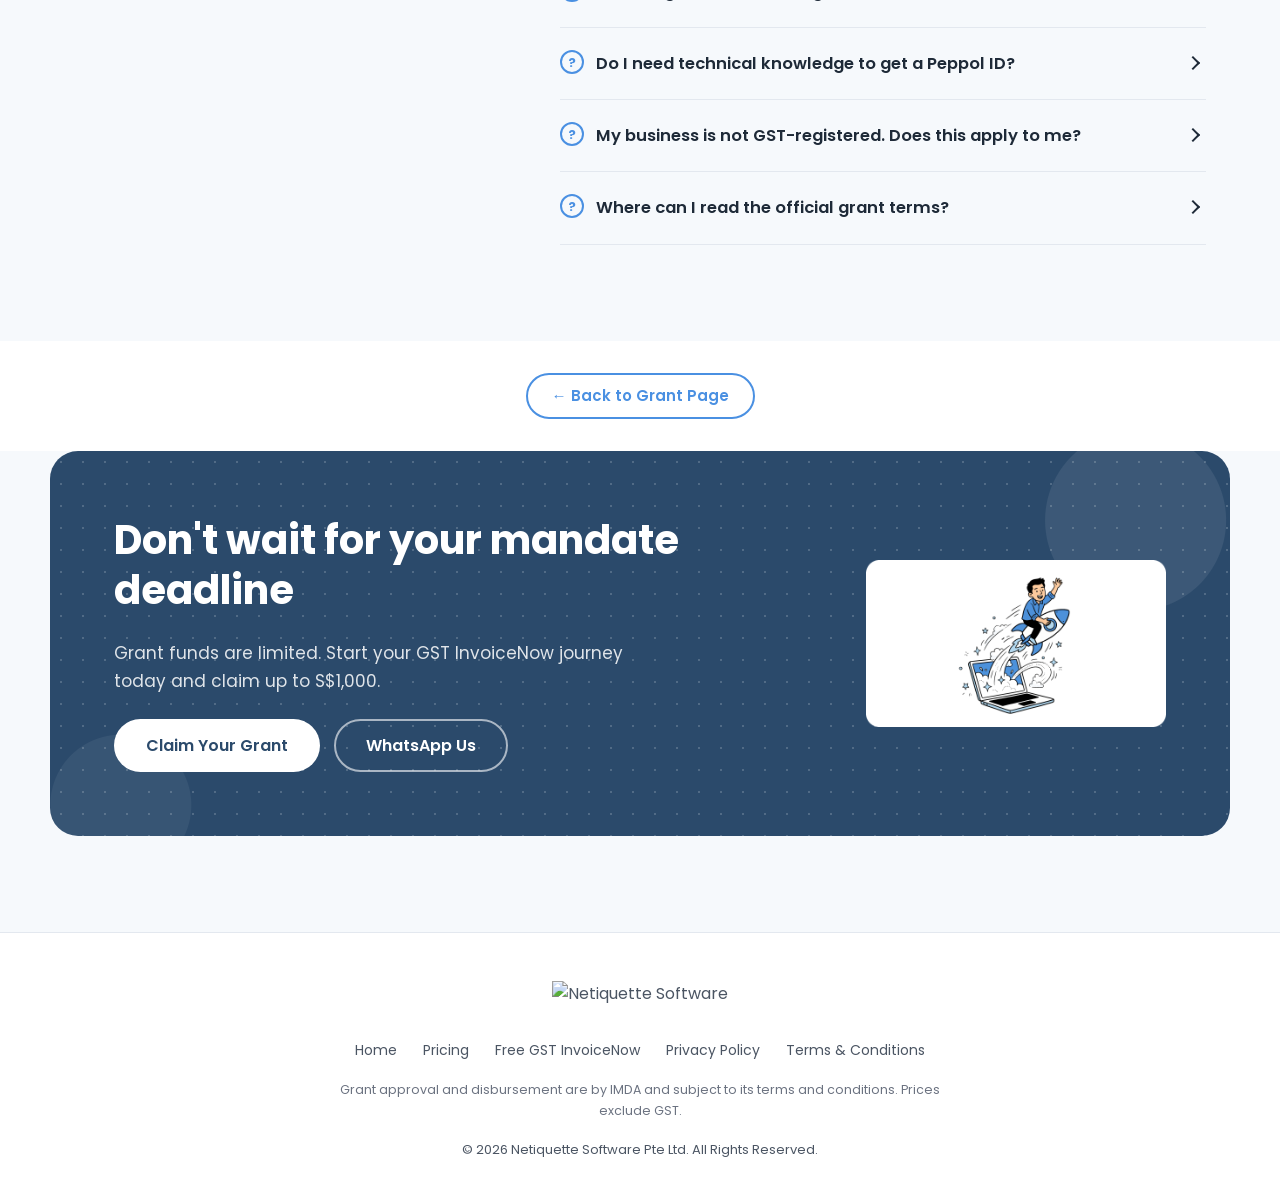
==== commit b0f75b20: "imrpove urutan" ====
--- a/details.html
+++ b/details.html
@@ -3,8 +3,8 @@
 <head>
   <meta charset="UTF-8">
   <meta name="viewport" content="width=device-width, initial-scale=1.0">
-  <title>GST InvoiceNow Details, Timeline, FOC vs Grant &amp; FAQ | Netiquette</title>
-  <meta name="description" content="Full details on GST InvoiceNow, the mandate rollout timeline, FOC package vs the S$1,000 grant, and frequently asked questions.">
+  <title>Full Grant Details, Eligibility, Timeline &amp; FAQ | Netiquette</title>
+  <meta name="description" content="Full details on the S$1,000 GST InvoiceNow Transition Grant: eligibility, mandate timeline, the 3-in-1 Suite, FOC vs the grant, and FAQs.">
 
   <link rel="icon" href="https://netiquette.com.sg/assets/img/favicon.png">
   <link rel="preconnect" href="https://fonts.googleapis.com">
@@ -24,6 +24,8 @@
         <a href="index.html">&larr; Back to Grant Page</a>
         <a href="#invoicenow">What is InvoiceNow</a>
         <a href="#timeline">Timeline</a>
+        <a href="#eligibility">Eligibility</a>
+        <a href="#modules">3-in-1 Suite</a>
         <a href="#compare">FOC vs Grant</a>
         <a href="#faq">FAQ</a>
         <a href="index.html#contact" class="btn btn--primary nav__cta">Claim Your Grant</a>
@@ -37,7 +39,7 @@
   <main>
 
     <!-- ========== WHAT IS GST INVOICENOW ========== -->
-    <section class="section section--alt" id="invoicenow">
+    <section class="section" id="invoicenow">
       <div class="container split">
         <div class="split__text">
           <span class="eyebrow">Understand the requirement</span>
@@ -57,7 +59,7 @@
     </section>
 
     <!-- ========== TIMELINE ========== -->
-    <section class="section" id="timeline">
+    <section class="section section--alt" id="timeline">
       <div class="container">
         <div class="section-head">
           <h2 class="title">When Does GST InvoiceNow Apply to You?</h2>
@@ -93,6 +95,102 @@
       </div>
     </section>
 
+    <!-- ========== GRANT AT A GLANCE ========== -->
+    <section class="section" id="grant">
+      <div class="container">
+        <div class="section-head">
+          <h2 class="title">The S$1,000 Grant at a Glance</h2>
+          <p>A cash grant from IMDA and IRAS to help smaller GST-registered businesses cover the cost of moving to GST InvoiceNow.</p>
+        </div>
+        <div class="stats">
+          <div class="stat">
+            <span class="stat__value">S$1,000</span>
+            <span class="stat__label">Cash grant paid by IMDA to eligible businesses</span>
+          </div>
+          <div class="stat">
+            <span class="stat__value">≤ S$4M</span>
+            <span class="stat__label">Total annual supplies in calendar year 2025</span>
+          </div>
+          <div class="stat">
+            <span class="stat__value">1 Jul 2026</span>
+            <span class="stat__label">Applications open, until 31 Mar 2031 or while funds last</span>
+          </div>
+          <div class="stat">
+            <span class="stat__value">12 months</span>
+            <span class="stat__label">Minimum paid subscription to an IMDA-accredited IRSP</span>
+          </div>
+        </div>
+      </div>
+    </section>
+
+    <!-- ========== ELIGIBILITY ========== -->
+    <section class="section section--alt" id="eligibility">
+      <div class="container split split--reverse">
+        <div class="split__text">
+          <span class="eyebrow">Eligibility</span>
+          <h2 class="title title--left">Does Your Business Qualify?</h2>
+          <p>You can claim the S$1,000 GST InvoiceNow Transition Grant if you meet <strong>all</strong> of these:</p>
+          <ul class="checks checks--numbered">
+            <li>Your business is GST-registered in Singapore.</li>
+            <li>Your total annual supplies in calendar year 2025 are S$4 million or less.</li>
+            <li>You have not used any InvoiceNow-Ready Solution (IRSP) or InvoiceNow connection in the 3 months before onboarding.</li>
+            <li>You subscribe to an IMDA-accredited IRSP solution, such as Netiquette, with payment for at least 12 months, after 26 February 2026.</li>
+            <li>You submit invoice data to IRAS after activating GST InvoiceNow, before your mandate deadline.</li>
+          </ul>
+          <div class="callout">
+            <strong>Above S$4 million in annual supplies?</strong> You may qualify for the S$5,000 Transition Grant or the S$25,000 Queen Bee Grant instead. <a href="index.html#contact">Ask our team</a>.
+          </div>
+        </div>
+        <div class="split__art">
+          <figure class="art art--square"><img src="assets/img/eligibility-check.png" alt="Checklist of grant eligibility criteria" onerror="this.parentNode.classList.add('missing');this.remove()"></figure>
+        </div>
+      </div>
+    </section>
+
+    <!-- ========== 3-IN-1 SUITE MODULES ========== -->
+    <section class="section" id="modules">
+      <div class="container">
+        <div class="section-head">
+          <span class="eyebrow">One connected system</span>
+          <h2 class="title">Netiquette 3-in-1 Suite</h2>
+          <p>Accounting, Inventory and Payroll share the same data, so a sale flows into your stock, books and GST reports automatically.</p>
+        </div>
+        <div class="suite">
+          <article class="module">
+            <div class="module__head"><img class="module__logo" src="assets/img/ams.png" alt="AMS"><span class="module__tag">AMS</span></div>
+            <h3>Accounting Management System</h3>
+            <ul class="checks">
+              <li>OCR data capture and GST-compliant invoicing</li>
+              <li>Automated GST F5 and Income Tax Form C-S filing to IRAS</li>
+              <li>Full bookkeeping and financial reporting</li>
+              <li>Multi-currency support</li>
+            </ul>
+          </article>
+          <article class="module module--featured">
+            <div class="module__head"><img class="module__logo" src="assets/img/ims.png" alt="IMS"><span class="module__tag">IMS</span></div>
+            <span class="module__ribbon">InvoiceNow inside</span>
+            <h3>Inventory Management System</h3>
+            <ul class="checks">
+              <li>InvoiceNow (Peppol) unlimited send &amp; receive, no transaction cap</li>
+              <li>Purchase and sales order management</li>
+              <li>Real-time inventory tracking and control</li>
+              <li>Location, batch, expiry and matrix items</li>
+            </ul>
+          </article>
+          <article class="module">
+            <div class="module__head"><img class="module__logo" src="assets/img/payroll.png" alt="Payroll"><span class="module__tag">Payroll</span></div>
+            <h3>Payroll Management</h3>
+            <ul class="checks">
+              <li>Supports up to 50 employees</li>
+              <li>Salary, claims and leave management</li>
+              <li>Attendance tracking</li>
+              <li>Linked to accounting, no double entry</li>
+            </ul>
+          </article>
+        </div>
+      </div>
+    </section>
+
     <!-- ========== FOC vs GRANT ========== -->
     <section class="section section--alt" id="compare">
       <div class="container">
@@ -133,8 +231,48 @@
       </div>
     </section>
 
+    <!-- ========== WHY NETIQUETTE ========== -->
+    <section class="section" id="why">
+      <div class="container">
+        <div class="split">
+          <div class="split__text">
+            <span class="eyebrow">Why Netiquette</span>
+            <h2 class="title title--left">A Trusted, Accredited Local Partner</h2>
+            <div class="trust-grid">
+              <div class="trust"><span class="trust__value">19+</span><span>Years in business</span></div>
+              <div class="trust"><span class="trust__value">1,100+</span><span>Businesses served</span></div>
+              <div class="trust"><span class="trust__value">IMDA</span><span>Accredited InvoiceNow-Ready Solution Provider</span></div>
+              <div class="trust"><span class="trust__value">ASR+</span><span>Tier 3, one of 7 software on IRAS' Accounting Software Register+</span></div>
+            </div>
+            <p class="support-line">Local support by phone &amp; email, Monday to Friday, 9am to 6pm.</p>
+          </div>
+          <div class="split__art">
+            <figure class="art art--wide"><img src="assets/img/why-netiquette-team.png" alt="Netiquette local support team" onerror="this.parentNode.classList.add('missing');this.remove()"></figure>
+          </div>
+        </div>
+
+        <div class="testimonials">
+          <blockquote class="testi">
+            <div class="testi__stars">★★★★★</div>
+            <p>Software is easy to use, cloud based and reasonably priced. The inventory database lets us bill customers with car plate numbers.</p>
+            <cite>Bosz Auto</cite>
+          </blockquote>
+          <blockquote class="testi">
+            <div class="testi__stars">★★★★★</div>
+            <p>The multi-currency feature lets us efficiently track transactions with both local and international clients and suppliers.</p>
+            <cite>Building Blocks Pte Ltd</cite>
+          </blockquote>
+          <blockquote class="testi">
+            <div class="testi__stars">★★★★★</div>
+            <p>Netiquette's CRM has been great for managing customer relationships. User-friendly and keeps our team on the same page.</p>
+            <cite>Khalid Saeed</cite>
+          </blockquote>
+        </div>
+      </div>
+    </section>
+
     <!-- ========== FAQ ========== -->
-    <section class="section" id="faq">
+    <section class="section section--alt" id="faq">
       <div class="container faq-wrap">
         <div class="faq-wrap__head">
           <h2 class="title title--left">Frequently Asked Questions</h2>
@@ -180,6 +318,11 @@
         </div>
       </div>
     </section>
+
+    <!-- ========== BACK TO GRANT PAGE ========== -->
+    <div class="container" style="text-align:center; padding: 32px 0;">
+      <a href="index.html" class="btn btn--outline">&larr; Back to Grant Page</a>
+    </div>
 
     <!-- ========== FINAL CTA ========== -->
     <section class="cta">
--- a/style.css
+++ b/style.css
@@ -171,13 +171,11 @@
 }
 .hero__trust strong { color: var(--ink); }
 .hero__art { position: relative; transform: scale(1.18); transform-origin: center; }
-.float-card {
-  position: absolute; left: -24px; bottom: 24px; background: #fff; border-radius: var(--radius);
-  box-shadow: var(--shadow); padding: 18px 22px; display: flex; flex-direction: column; max-width: 230px;
-}
-.float-card__label { font-size: 12px; font-weight: 600; text-transform: uppercase; letter-spacing: .05em; color: var(--muted); }
-.float-card__value { font-size: 34px; font-weight: 800; color: var(--ink); line-height: 1.2; }
-.float-card__note { font-size: 12px; color: var(--muted); }
+.flyer__img {
+  display: block; max-width: 1100px; width: 100%; height: auto; margin: 0 auto;
+  border-radius: 16px; box-shadow: var(--shadow);
+}
+.flyer__actions { text-align: center; margin-top: 24px; }
 .supported {
   display: flex; align-items: center; justify-content: center; gap: 28px; margin-top: 48px;
   padding-top: 28px; border-top: 1px solid var(--line); font-size: 14px; color: var(--muted);
@@ -420,7 +418,6 @@
   .hero__inner, .split, .timeline-wrap, .faq-wrap, .contact, .value { grid-template-columns: 1fr; gap: 40px; }
   .split--reverse .split__text, .split--reverse .split__art { order: initial; }
   .hero__art { max-width: 520px; margin: 0 auto; width: 100%; }
-  .float-card { left: 0; }
   .timeline__art { max-width: 300px; margin: 0 auto; }
   .suite, .compare, .testimonials { grid-template-columns: 1fr; }
   .faq-wrap__head { position: static; }
@@ -435,16 +432,20 @@
   .container { padding: 0 16px; }
   .announce { font-size: 13px; padding: 10px 40px 10px 16px; text-align: left; }
   .header__logo img { height: 36px; }
+  .section { padding: 56px 0; }
+  .section-head { margin-bottom: 36px; }
   .hero { padding: 48px 0 32px; }
+  .hero__art { transform: scale(1); }
   .hero__actions .btn { width: 100%; }
   .hl { white-space: normal; }
   .section-head .title::before, .section-head .title::after { display: none; }
-  .stats, .steps, .trust-grid, .form__row { grid-template-columns: 1fr; }
-  .float-card { position: static; margin-top: 16px; max-width: none; }
+  .form__row { grid-template-columns: 1fr; }
+  .stats, .steps, .trust-grid { grid-template-columns: repeat(2, 1fr); gap: 14px; }
   .supported { flex-wrap: wrap; gap: 16px; }
   .form { padding: 24px 18px; }
   .plan, .netcost { padding: 26px 20px; }
   .benefit { padding: 18px; }
+  .art--mini { width: 72px; }
   .cta { padding-bottom: 72px; }
   .cta__inner { padding: 40px 20px; border-radius: 20px; }
   .wa-float { width: 52px; height: 52px; right: 16px; bottom: 16px; }
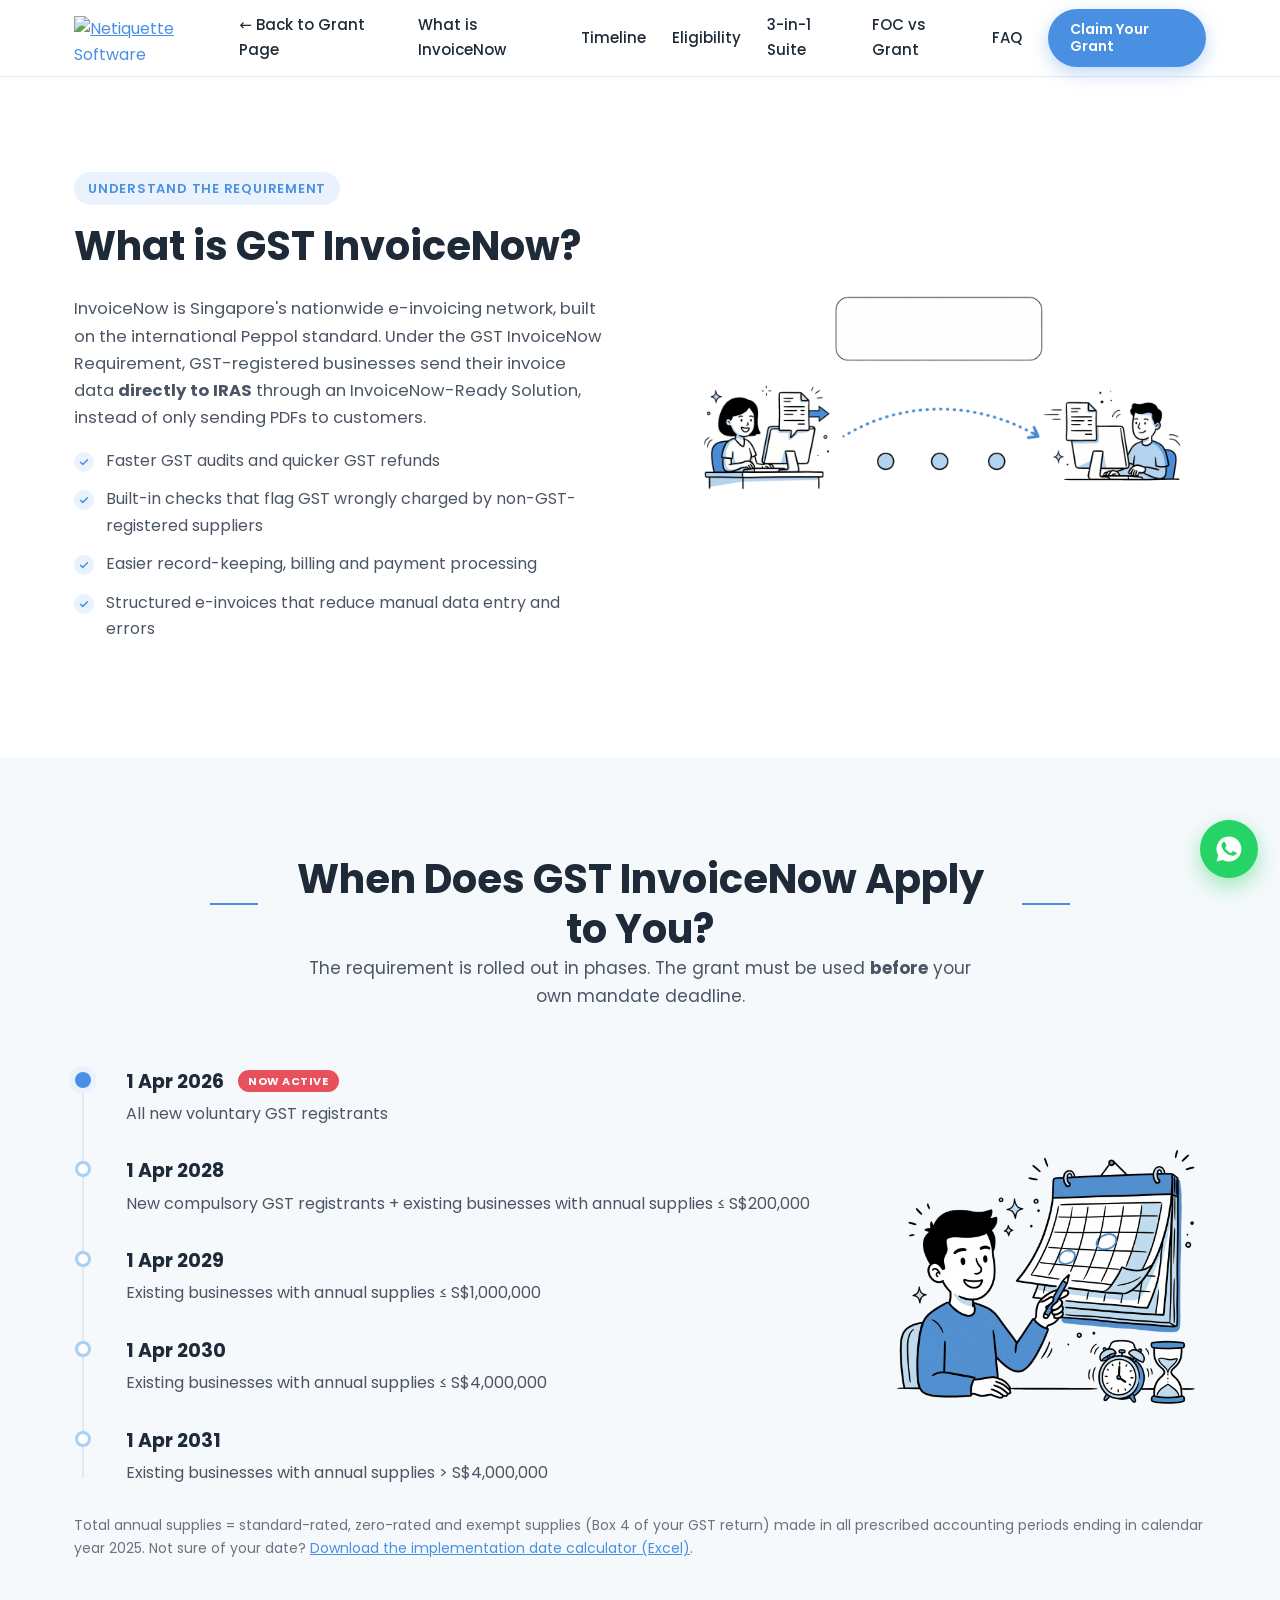
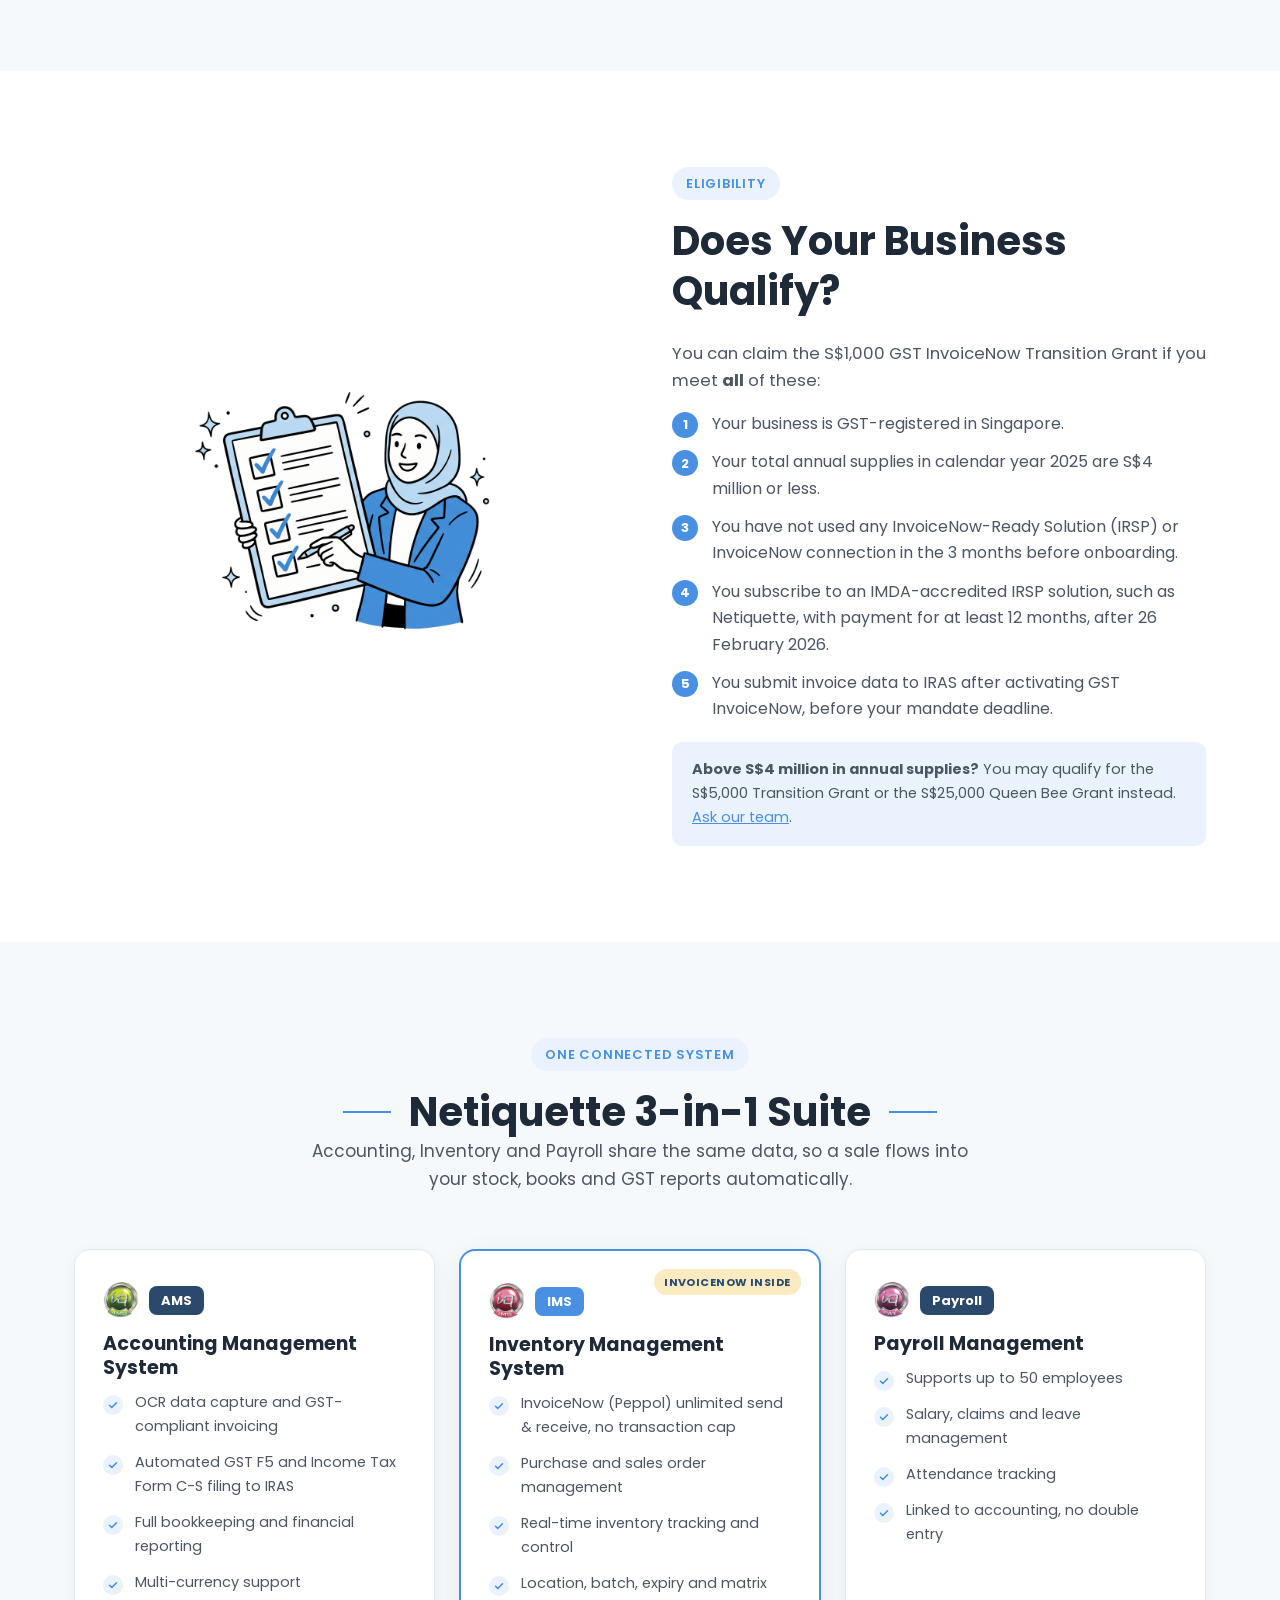
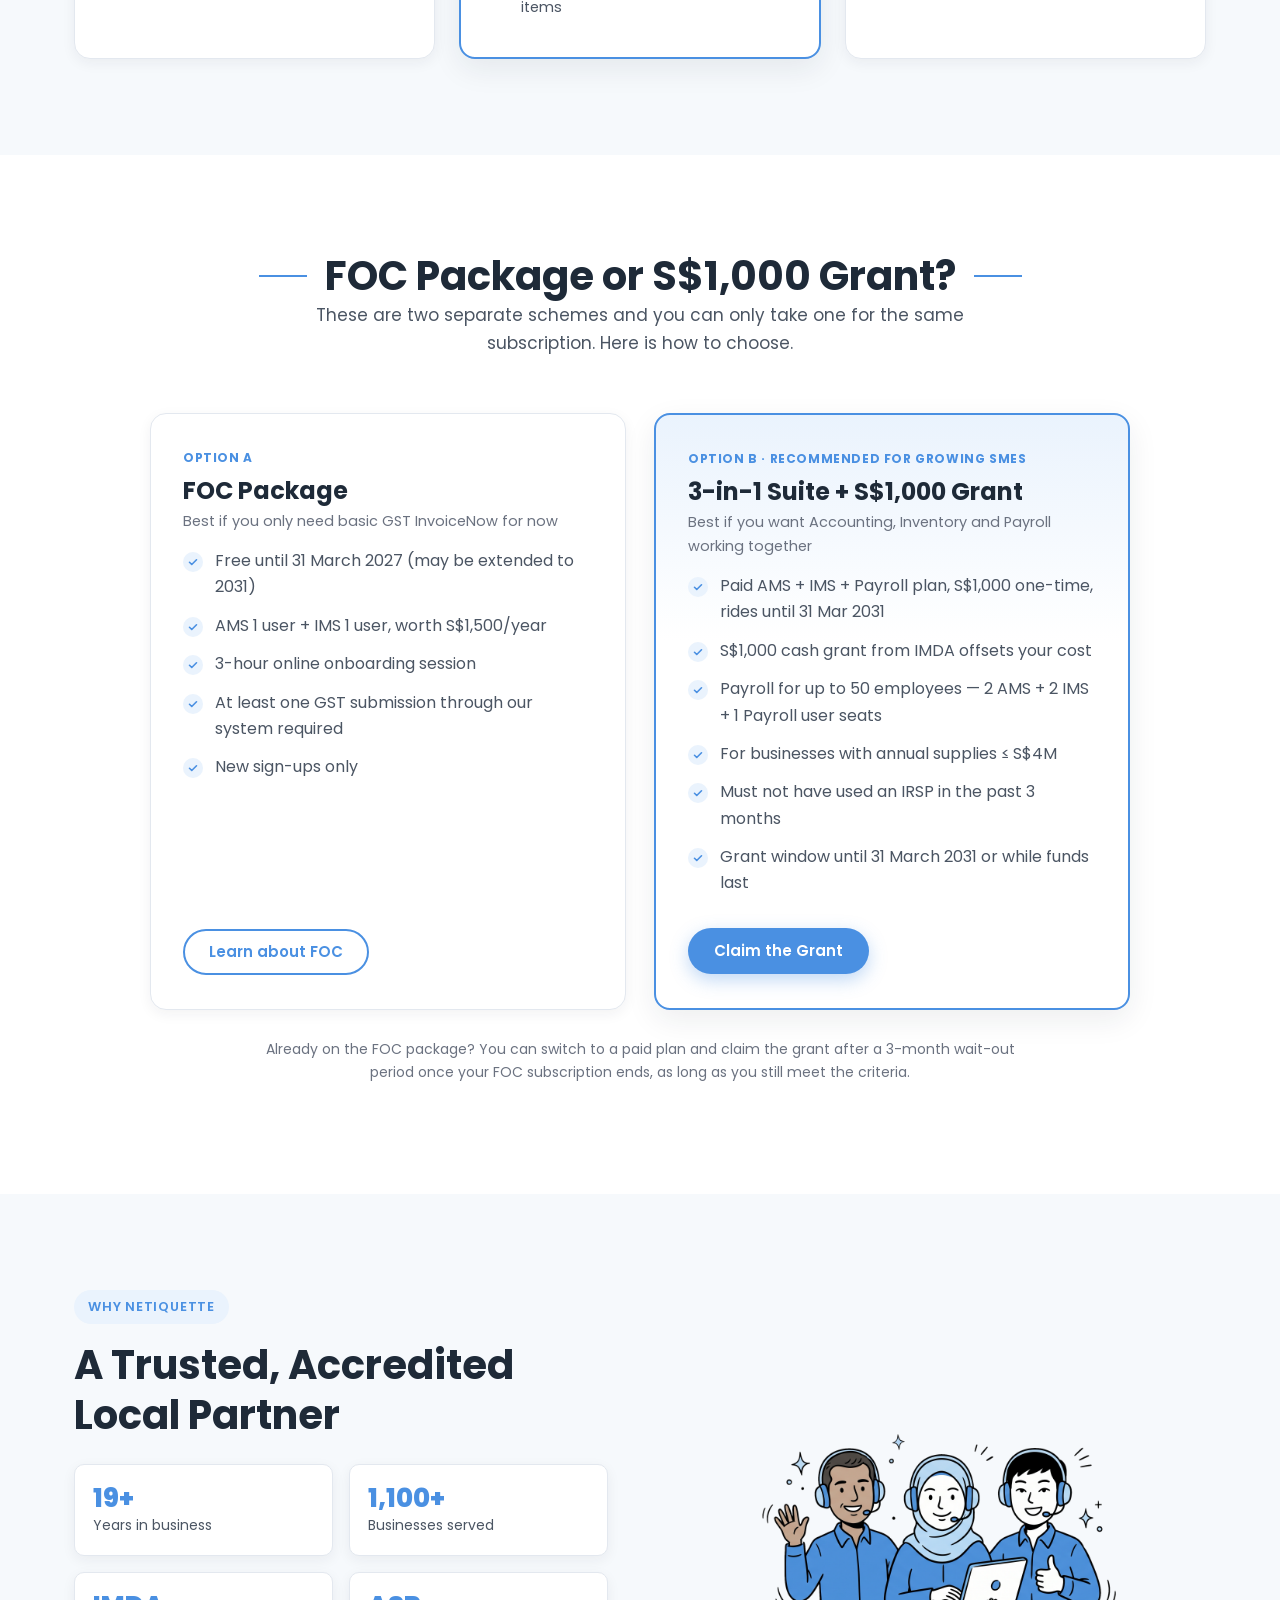
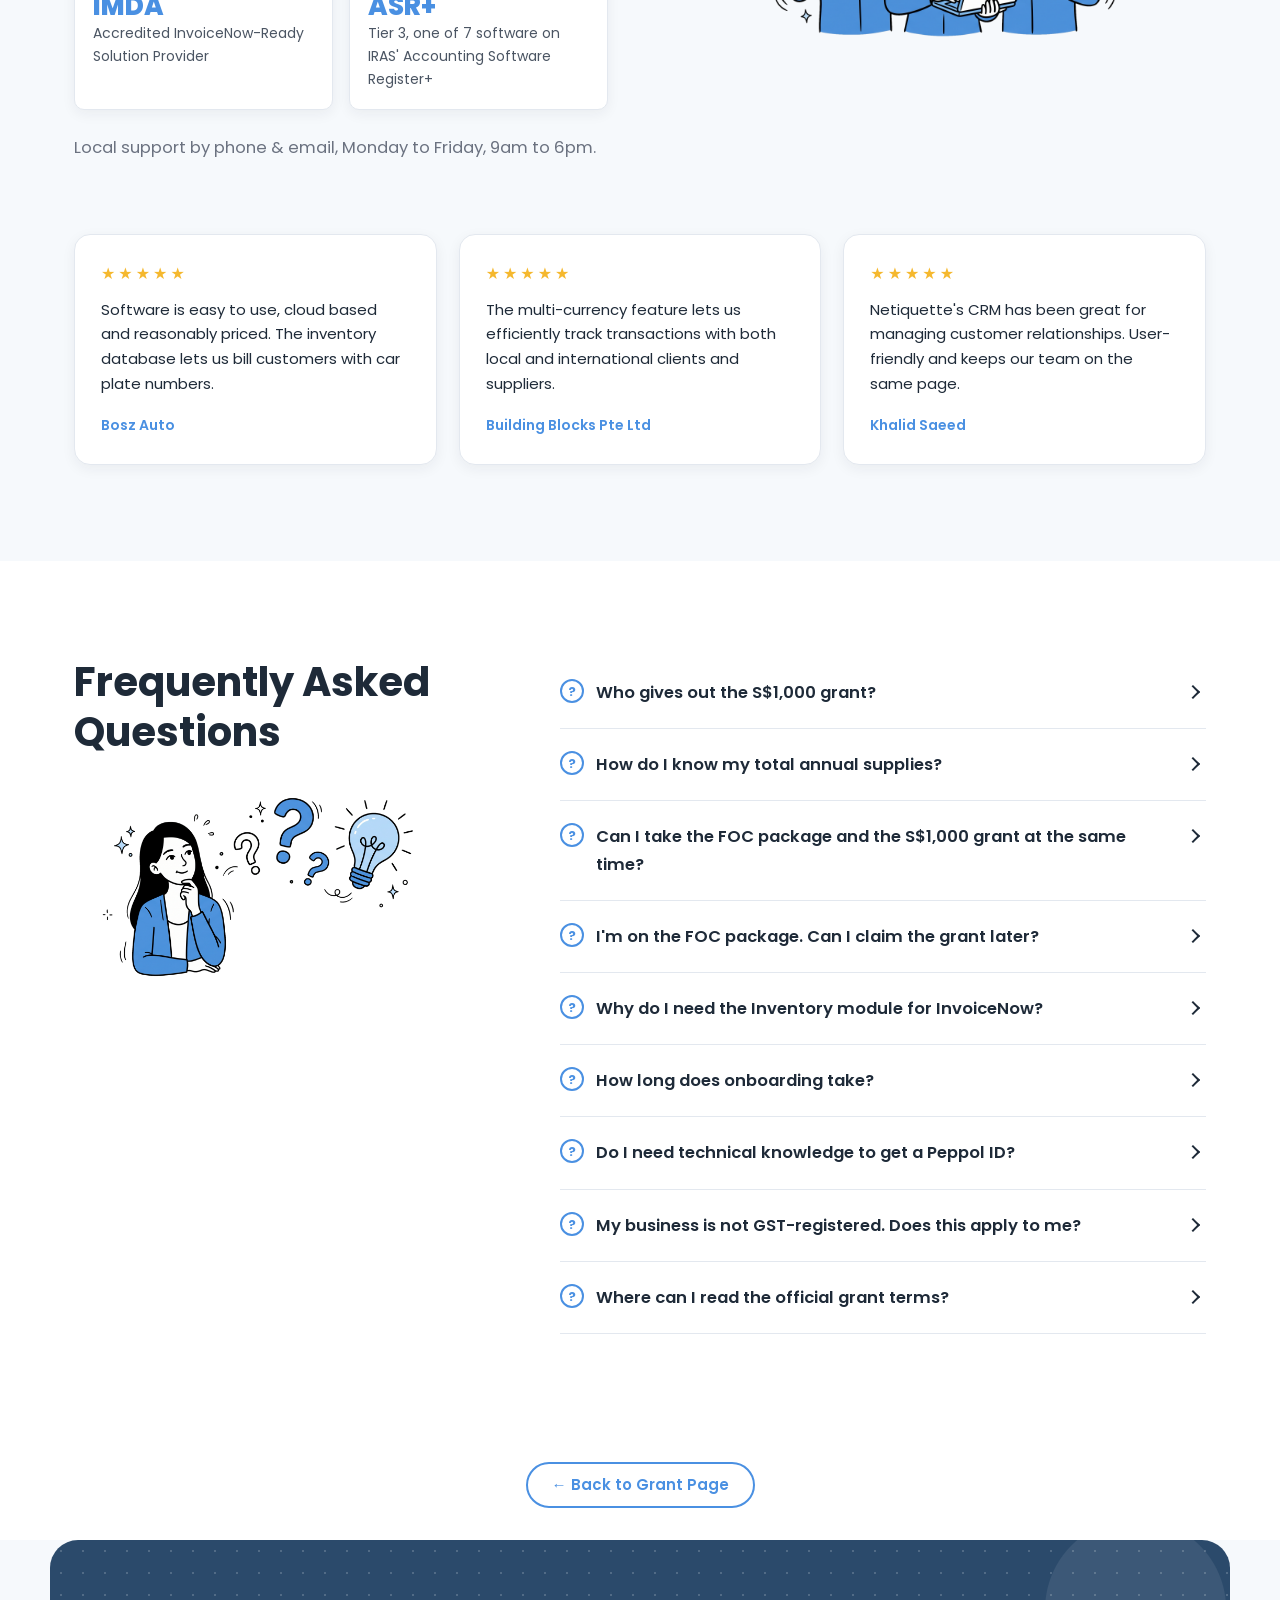
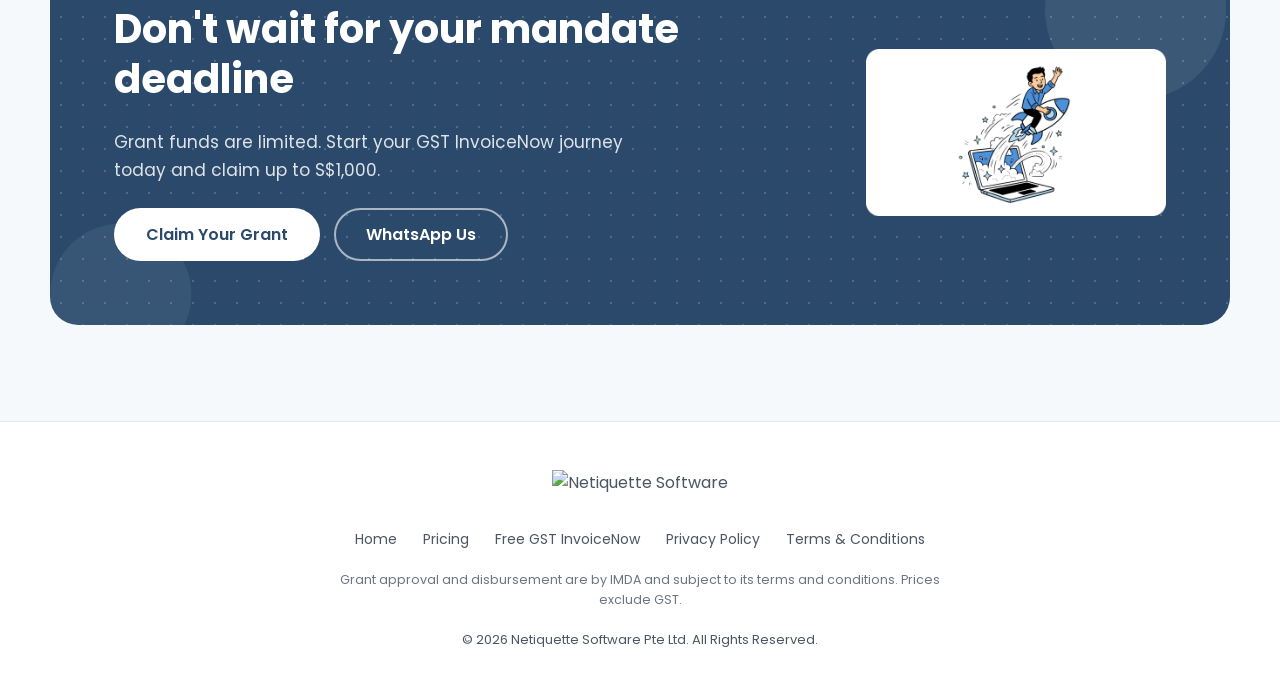
==== commit 6536e353: "revert" ====
--- a/details.html
+++ b/details.html
@@ -95,36 +95,8 @@
       </div>
     </section>
 
-    <!-- ========== GRANT AT A GLANCE ========== -->
-    <section class="section" id="grant">
-      <div class="container">
-        <div class="section-head">
-          <h2 class="title">The S$1,000 Grant at a Glance</h2>
-          <p>A cash grant from IMDA and IRAS to help smaller GST-registered businesses cover the cost of moving to GST InvoiceNow.</p>
-        </div>
-        <div class="stats">
-          <div class="stat">
-            <span class="stat__value">S$1,000</span>
-            <span class="stat__label">Cash grant paid by IMDA to eligible businesses</span>
-          </div>
-          <div class="stat">
-            <span class="stat__value">≤ S$4M</span>
-            <span class="stat__label">Total annual supplies in calendar year 2025</span>
-          </div>
-          <div class="stat">
-            <span class="stat__value">1 Jul 2026</span>
-            <span class="stat__label">Applications open, until 31 Mar 2031 or while funds last</span>
-          </div>
-          <div class="stat">
-            <span class="stat__value">12 months</span>
-            <span class="stat__label">Minimum paid subscription to an IMDA-accredited IRSP</span>
-          </div>
-        </div>
-      </div>
-    </section>
-
     <!-- ========== ELIGIBILITY ========== -->
-    <section class="section section--alt" id="eligibility">
+    <section class="section" id="eligibility">
       <div class="container split split--reverse">
         <div class="split__text">
           <span class="eyebrow">Eligibility</span>
@@ -148,7 +120,7 @@
     </section>
 
     <!-- ========== 3-IN-1 SUITE MODULES ========== -->
-    <section class="section" id="modules">
+    <section class="section section--alt" id="modules">
       <div class="container">
         <div class="section-head">
           <span class="eyebrow">One connected system</span>
@@ -192,7 +164,7 @@
     </section>
 
     <!-- ========== FOC vs GRANT ========== -->
-    <section class="section section--alt" id="compare">
+    <section class="section" id="compare">
       <div class="container">
         <div class="section-head">
           <h2 class="title">FOC Package or S$1,000 Grant?</h2>
@@ -232,7 +204,7 @@
     </section>
 
     <!-- ========== WHY NETIQUETTE ========== -->
-    <section class="section" id="why">
+    <section class="section section--alt" id="why">
       <div class="container">
         <div class="split">
           <div class="split__text">
@@ -272,7 +244,7 @@
     </section>
 
     <!-- ========== FAQ ========== -->
-    <section class="section section--alt" id="faq">
+    <section class="section" id="faq">
       <div class="container faq-wrap">
         <div class="faq-wrap__head">
           <h2 class="title title--left">Frequently Asked Questions</h2>
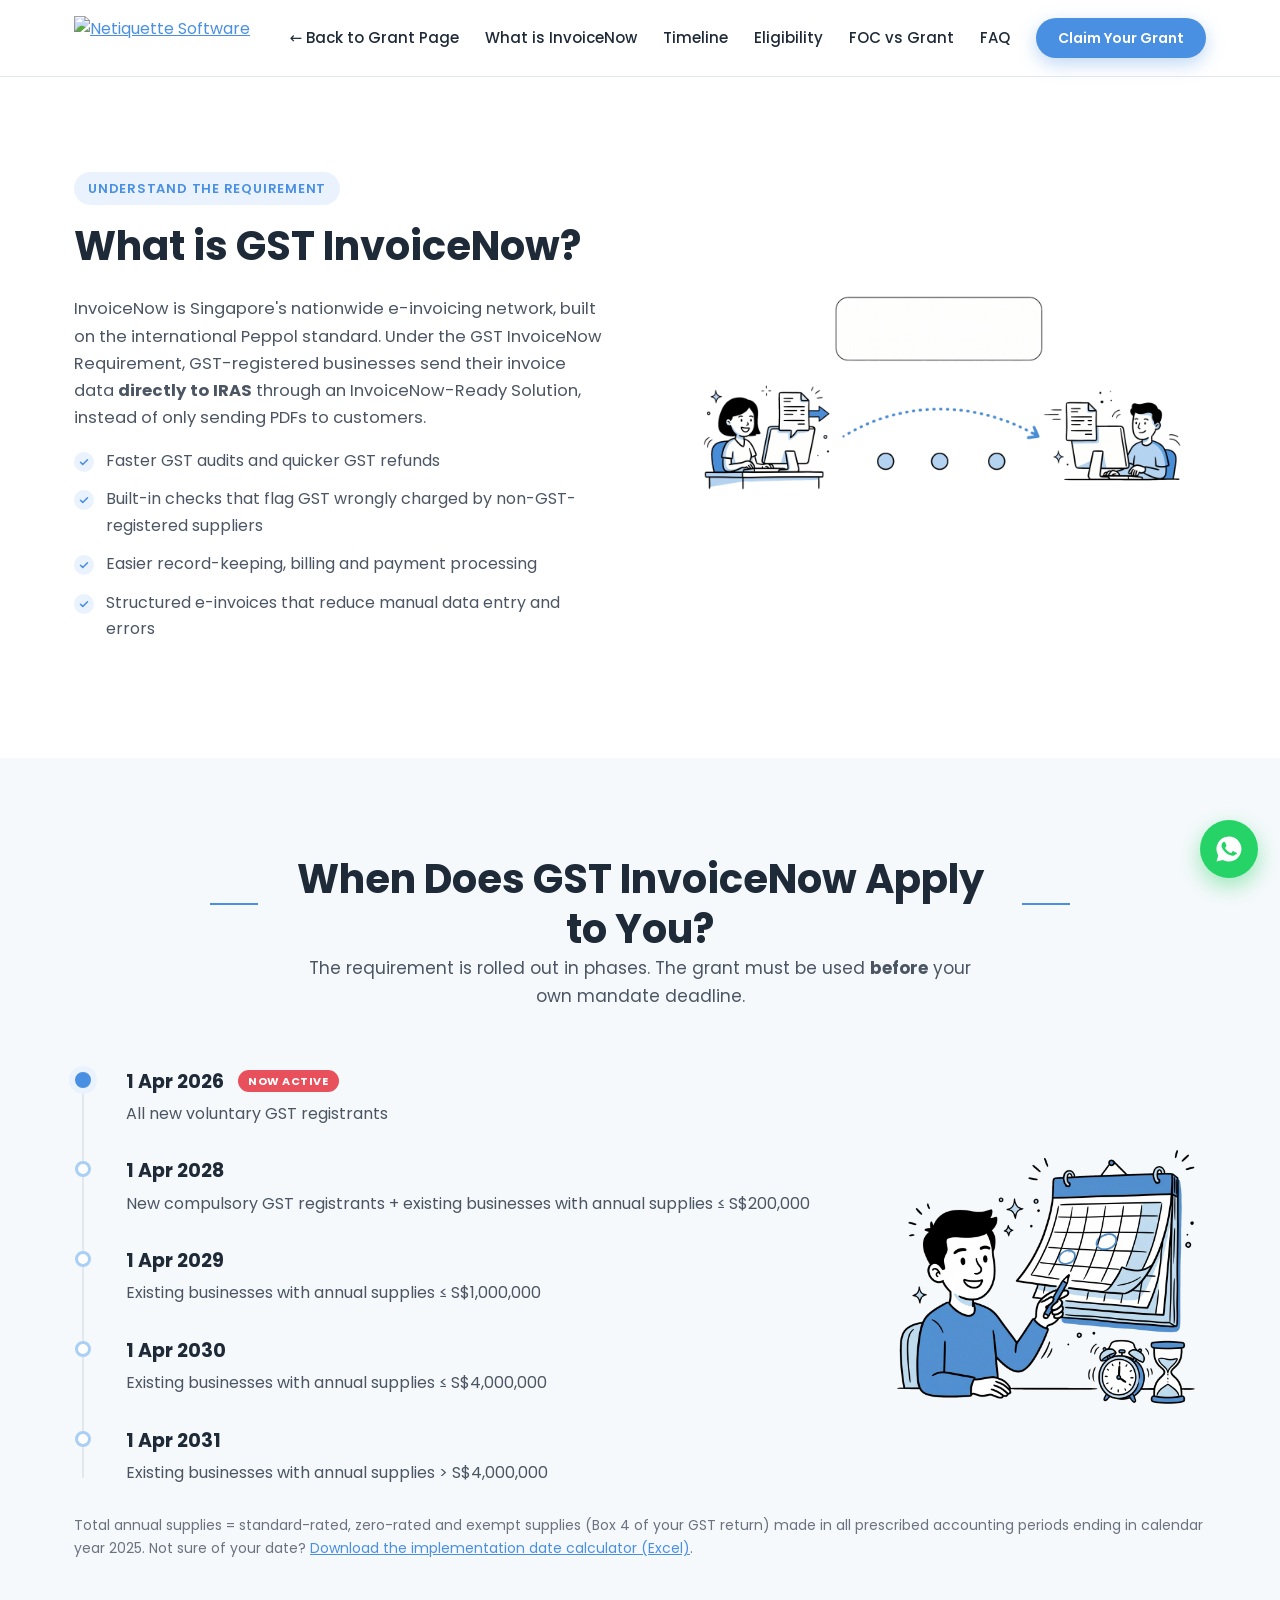
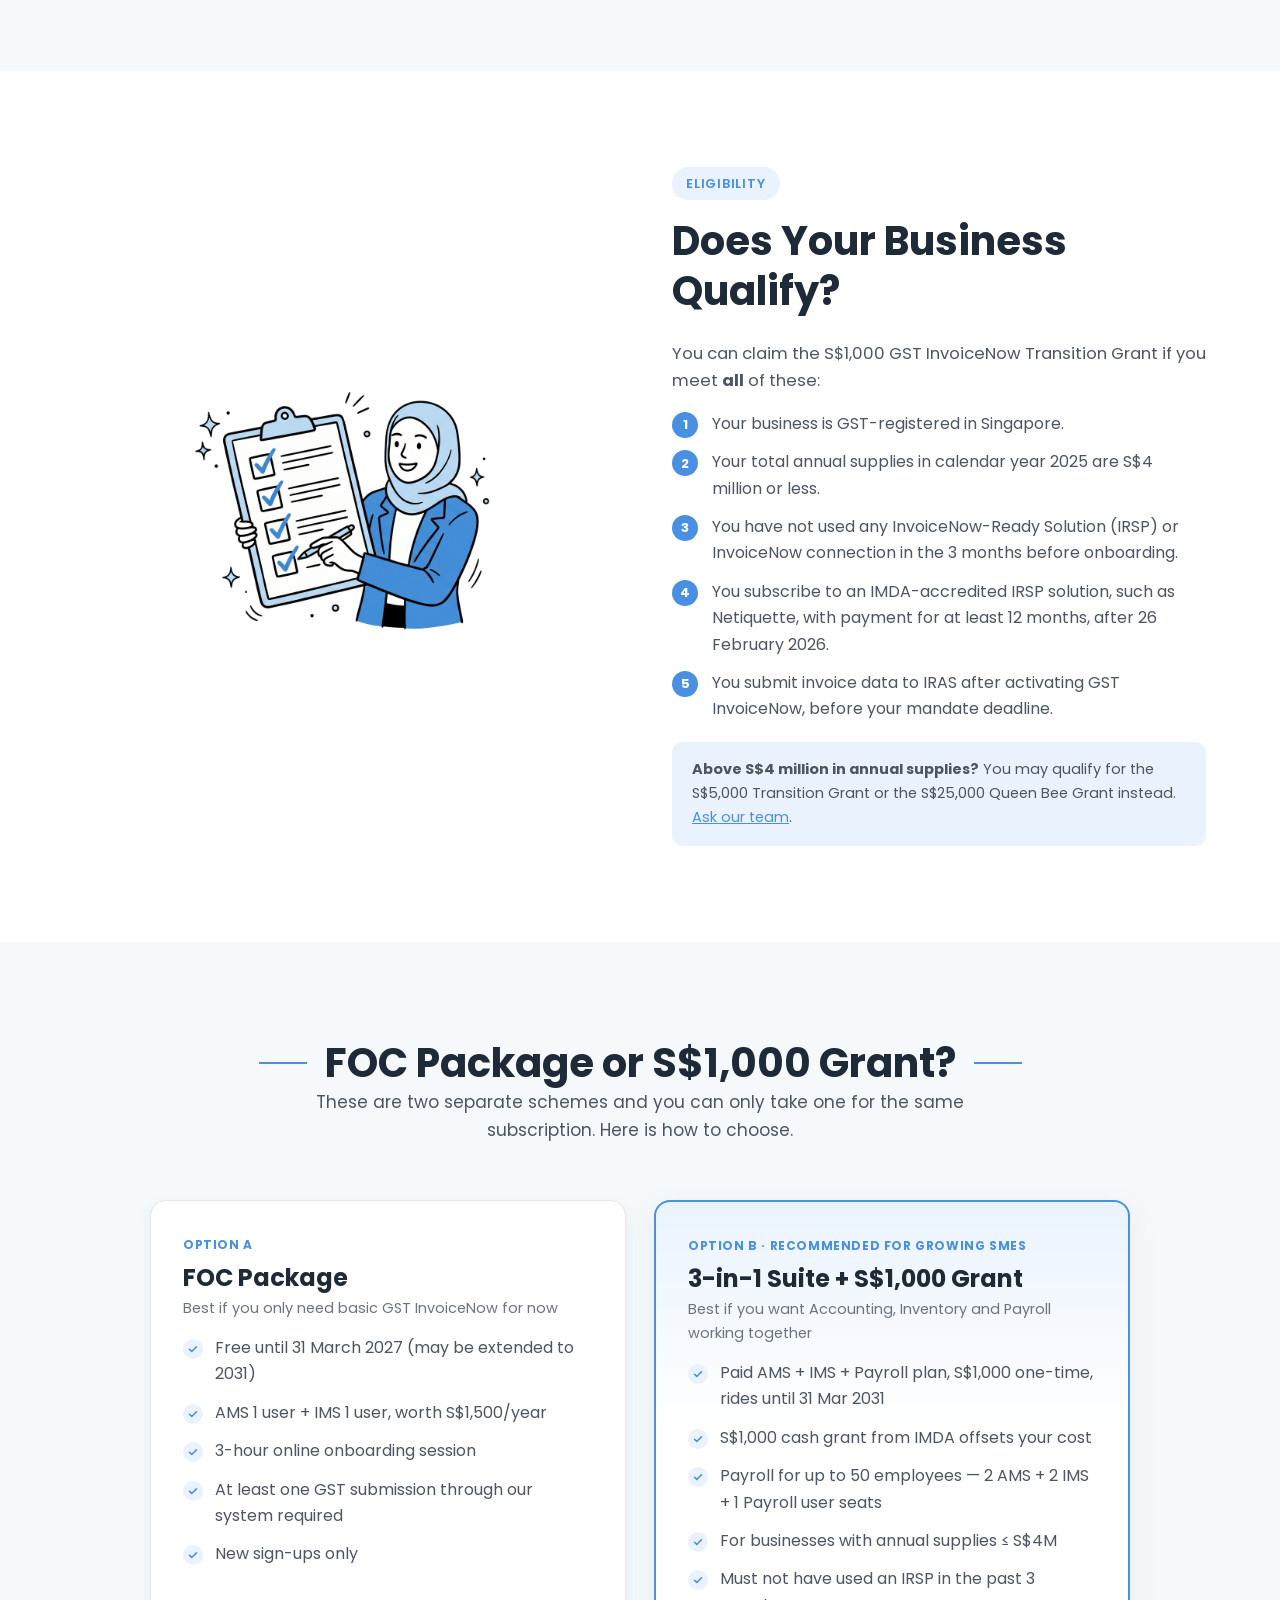
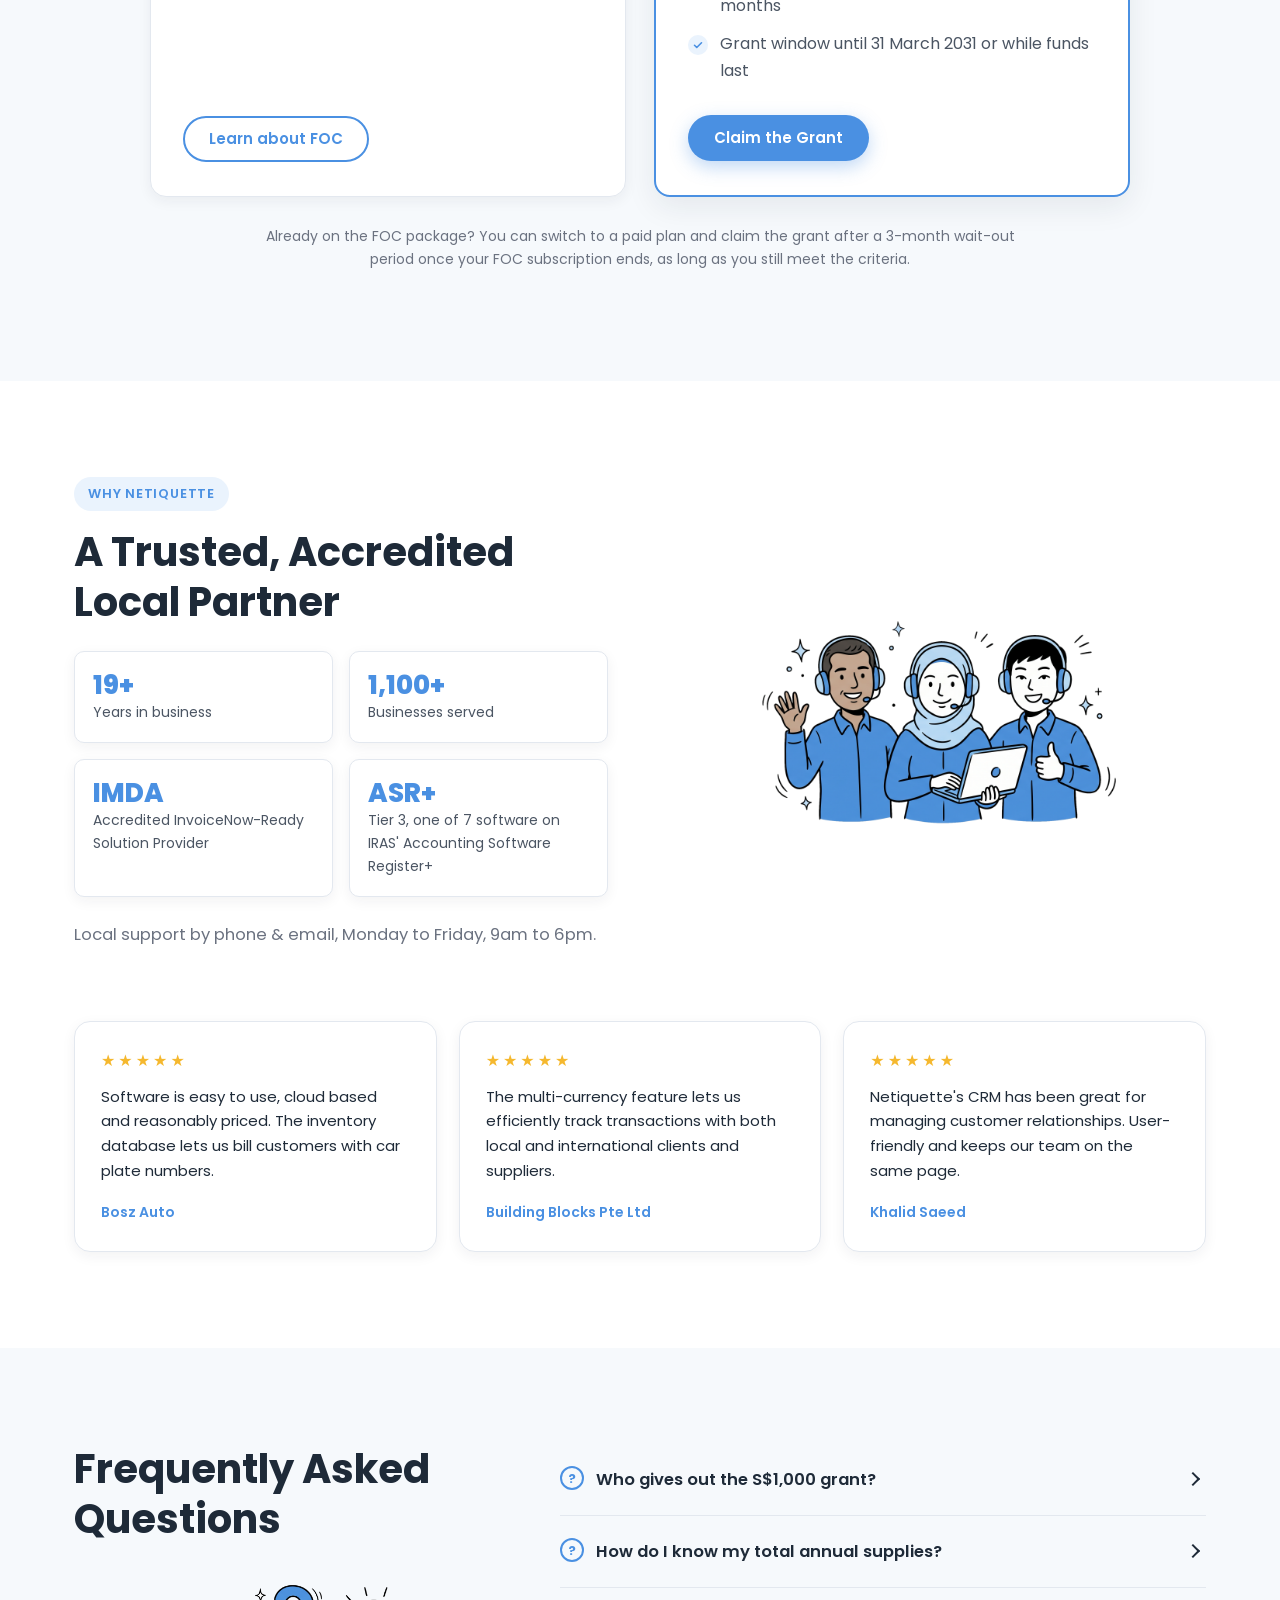
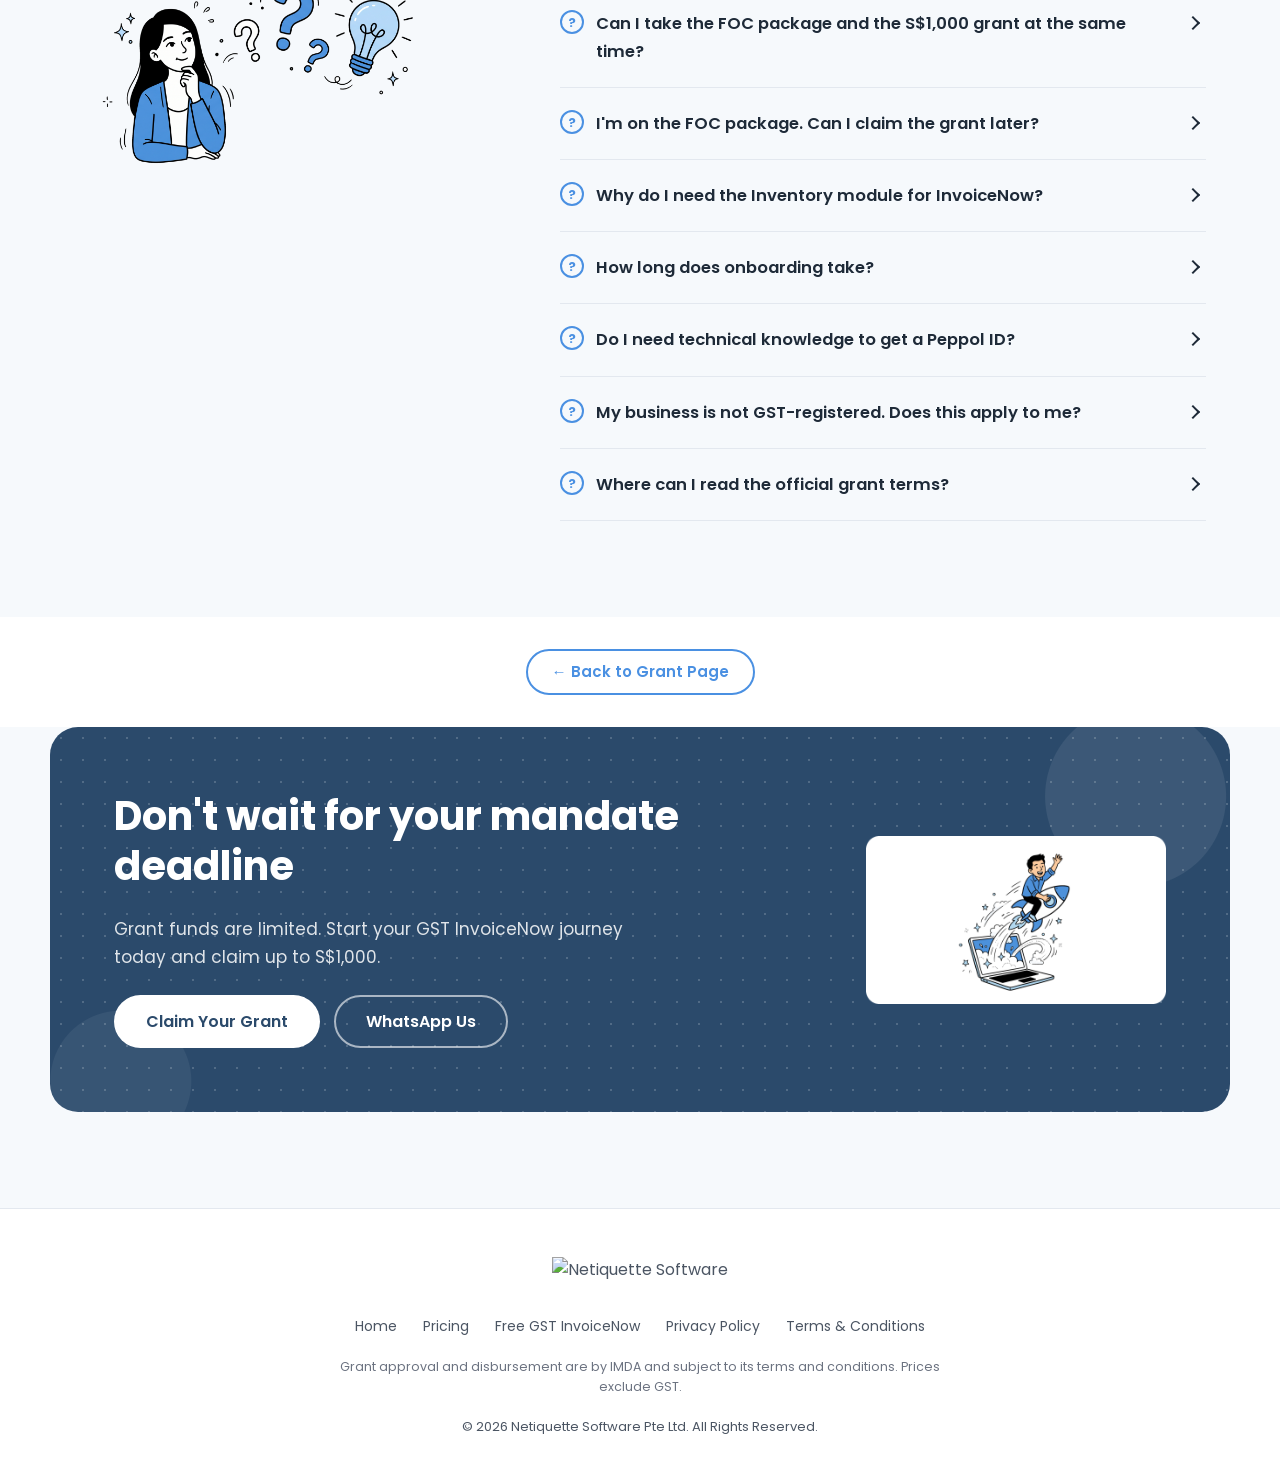
==== commit 01bab928: "slide product" ====
--- a/details.html
+++ b/details.html
@@ -25,7 +25,6 @@
         <a href="#invoicenow">What is InvoiceNow</a>
         <a href="#timeline">Timeline</a>
         <a href="#eligibility">Eligibility</a>
-        <a href="#modules">3-in-1 Suite</a>
         <a href="#compare">FOC vs Grant</a>
         <a href="#faq">FAQ</a>
         <a href="index.html#contact" class="btn btn--primary nav__cta">Claim Your Grant</a>
@@ -119,52 +118,8 @@
       </div>
     </section>
 
-    <!-- ========== 3-IN-1 SUITE MODULES ========== -->
-    <section class="section section--alt" id="modules">
-      <div class="container">
-        <div class="section-head">
-          <span class="eyebrow">One connected system</span>
-          <h2 class="title">Netiquette 3-in-1 Suite</h2>
-          <p>Accounting, Inventory and Payroll share the same data, so a sale flows into your stock, books and GST reports automatically.</p>
-        </div>
-        <div class="suite">
-          <article class="module">
-            <div class="module__head"><img class="module__logo" src="assets/img/ams.png" alt="AMS"><span class="module__tag">AMS</span></div>
-            <h3>Accounting Management System</h3>
-            <ul class="checks">
-              <li>OCR data capture and GST-compliant invoicing</li>
-              <li>Automated GST F5 and Income Tax Form C-S filing to IRAS</li>
-              <li>Full bookkeeping and financial reporting</li>
-              <li>Multi-currency support</li>
-            </ul>
-          </article>
-          <article class="module module--featured">
-            <div class="module__head"><img class="module__logo" src="assets/img/ims.png" alt="IMS"><span class="module__tag">IMS</span></div>
-            <span class="module__ribbon">InvoiceNow inside</span>
-            <h3>Inventory Management System</h3>
-            <ul class="checks">
-              <li>InvoiceNow (Peppol) unlimited send &amp; receive, no transaction cap</li>
-              <li>Purchase and sales order management</li>
-              <li>Real-time inventory tracking and control</li>
-              <li>Location, batch, expiry and matrix items</li>
-            </ul>
-          </article>
-          <article class="module">
-            <div class="module__head"><img class="module__logo" src="assets/img/payroll.png" alt="Payroll"><span class="module__tag">Payroll</span></div>
-            <h3>Payroll Management</h3>
-            <ul class="checks">
-              <li>Supports up to 50 employees</li>
-              <li>Salary, claims and leave management</li>
-              <li>Attendance tracking</li>
-              <li>Linked to accounting, no double entry</li>
-            </ul>
-          </article>
-        </div>
-      </div>
-    </section>
-
     <!-- ========== FOC vs GRANT ========== -->
-    <section class="section" id="compare">
+    <section class="section section--alt" id="compare">
       <div class="container">
         <div class="section-head">
           <h2 class="title">FOC Package or S$1,000 Grant?</h2>
@@ -204,7 +159,7 @@
     </section>
 
     <!-- ========== WHY NETIQUETTE ========== -->
-    <section class="section section--alt" id="why">
+    <section class="section" id="why">
       <div class="container">
         <div class="split">
           <div class="split__text">
@@ -244,7 +199,7 @@
     </section>
 
     <!-- ========== FAQ ========== -->
-    <section class="section" id="faq">
+    <section class="section section--alt" id="faq">
       <div class="container faq-wrap">
         <div class="faq-wrap__head">
           <h2 class="title title--left">Frequently Asked Questions</h2>
--- a/style.css
+++ b/style.css
@@ -233,26 +233,35 @@
 .step h3 { font-size: 18px; }
 .step p { font-size: 14.5px; margin: 0; }
 
-/* ---------- Suite ---------- */
-.suite { display: grid; grid-template-columns: repeat(3, 1fr); gap: 24px; }
-.module {
-  position: relative; background: #fff; border: 1px solid var(--line); border-radius: var(--radius);
-  padding: 32px 28px 18px; box-shadow: var(--shadow-sm);
-}
-.module--featured { border: 2px solid var(--blue); box-shadow: var(--shadow); }
-.module__head { display: flex; align-items: center; gap: 10px; margin-bottom: 14px; }
-.module__logo { width: 36px; height: 36px; flex-shrink: 0; }
-.module__tag {
-  display: inline-block; font-size: 13px; font-weight: 700; color: #fff; background: var(--navy);
-  padding: 4px 12px; border-radius: 8px;
-}
-.module--featured .module__tag { background: var(--blue); }
-.module__ribbon {
-  position: absolute; top: 18px; right: 18px; font-size: 11px; font-weight: 700; text-transform: uppercase;
-  letter-spacing: .04em; color: var(--navy); background: rgba(245,184,46,.3); padding: 4px 10px; border-radius: 999px;
-}
-.module h3 { font-size: 19px; }
-.module .checks li { font-size: 14.5px; }
+/* ---------- Module tabs (3-in-1 Suite) ---------- */
+.module-tabs__nav {
+  display: flex; justify-content: center; flex-wrap: wrap; gap: 12px; margin-bottom: 28px;
+}
+.module-tab {
+  display: inline-flex; align-items: center; gap: 10px; font: inherit; font-weight: 700; font-size: 14.5px;
+  color: var(--ink); background: #fff; border: 1px solid var(--line); border-radius: 999px;
+  padding: 12px 22px; cursor: pointer; transition: background .2s, color .2s, border-color .2s;
+}
+.module-tab:hover { border-color: var(--blue); }
+.module-tab.is-active { background: var(--navy); border-color: var(--navy); color: #fff; }
+.module-tab__dot { width: 9px; height: 9px; border-radius: 50%; flex-shrink: 0; }
+.module-panels { position: relative; background: #fff; border: 1px solid var(--line); border-radius: var(--radius); box-shadow: var(--shadow); padding: 48px; }
+.module-panel {
+  display: none; grid-template-columns: 1.2fr 1fr; align-items: center; gap: 40px;
+}
+.module-panel.is-active { display: grid; animation: panelIn .35s ease; }
+@keyframes panelIn { from { opacity: 0; transform: translateX(12px); } to { opacity: 1; transform: translateX(0); } }
+.module-panel__text .eyebrow { background: color-mix(in srgb, var(--panel-tint) 15%, #fff); color: var(--panel-tint); }
+.module-panel__text h3 { font-size: 34px; margin: 4px 0 12px; }
+.module-panel__text > p { color: var(--muted); margin-bottom: 20px; }
+.module-panel__text .checks { margin-bottom: 24px; }
+.module-panel__link { font-weight: 700; color: var(--panel-tint); }
+.module-panel__art {
+  display: grid; place-items: center; aspect-ratio: 1; border-radius: 50%;
+  background: color-mix(in srgb, var(--panel-tint) 10%, #fff);
+  border: 1px dashed color-mix(in srgb, var(--panel-tint) 35%, #fff);
+}
+.module-panel__art img { width: 55%; height: 55%; object-fit: contain; }
 
 .value { display: grid; grid-template-columns: 1fr 1.25fr; gap: 28px; margin-top: 48px; align-items: stretch; }
 .netcost {
@@ -419,7 +428,11 @@
   .split--reverse .split__text, .split--reverse .split__art { order: initial; }
   .hero__art { max-width: 520px; margin: 0 auto; width: 100%; }
   .timeline__art { max-width: 300px; margin: 0 auto; }
-  .suite, .compare, .testimonials { grid-template-columns: 1fr; }
+  .compare, .testimonials { grid-template-columns: 1fr; }
+  .module-panels { padding: 28px 20px; }
+  .module-panel { grid-template-columns: 1fr; gap: 24px; text-align: center; }
+  .module-panel__art { max-width: 200px; margin: 0 auto; }
+  .module-tab { padding: 10px 16px; font-size: 13.5px; }
   .faq-wrap__head { position: static; }
   .art--faq { display: none; }
   .cta__inner { grid-template-columns: 1fr; padding: 48px 32px; text-align: center; }
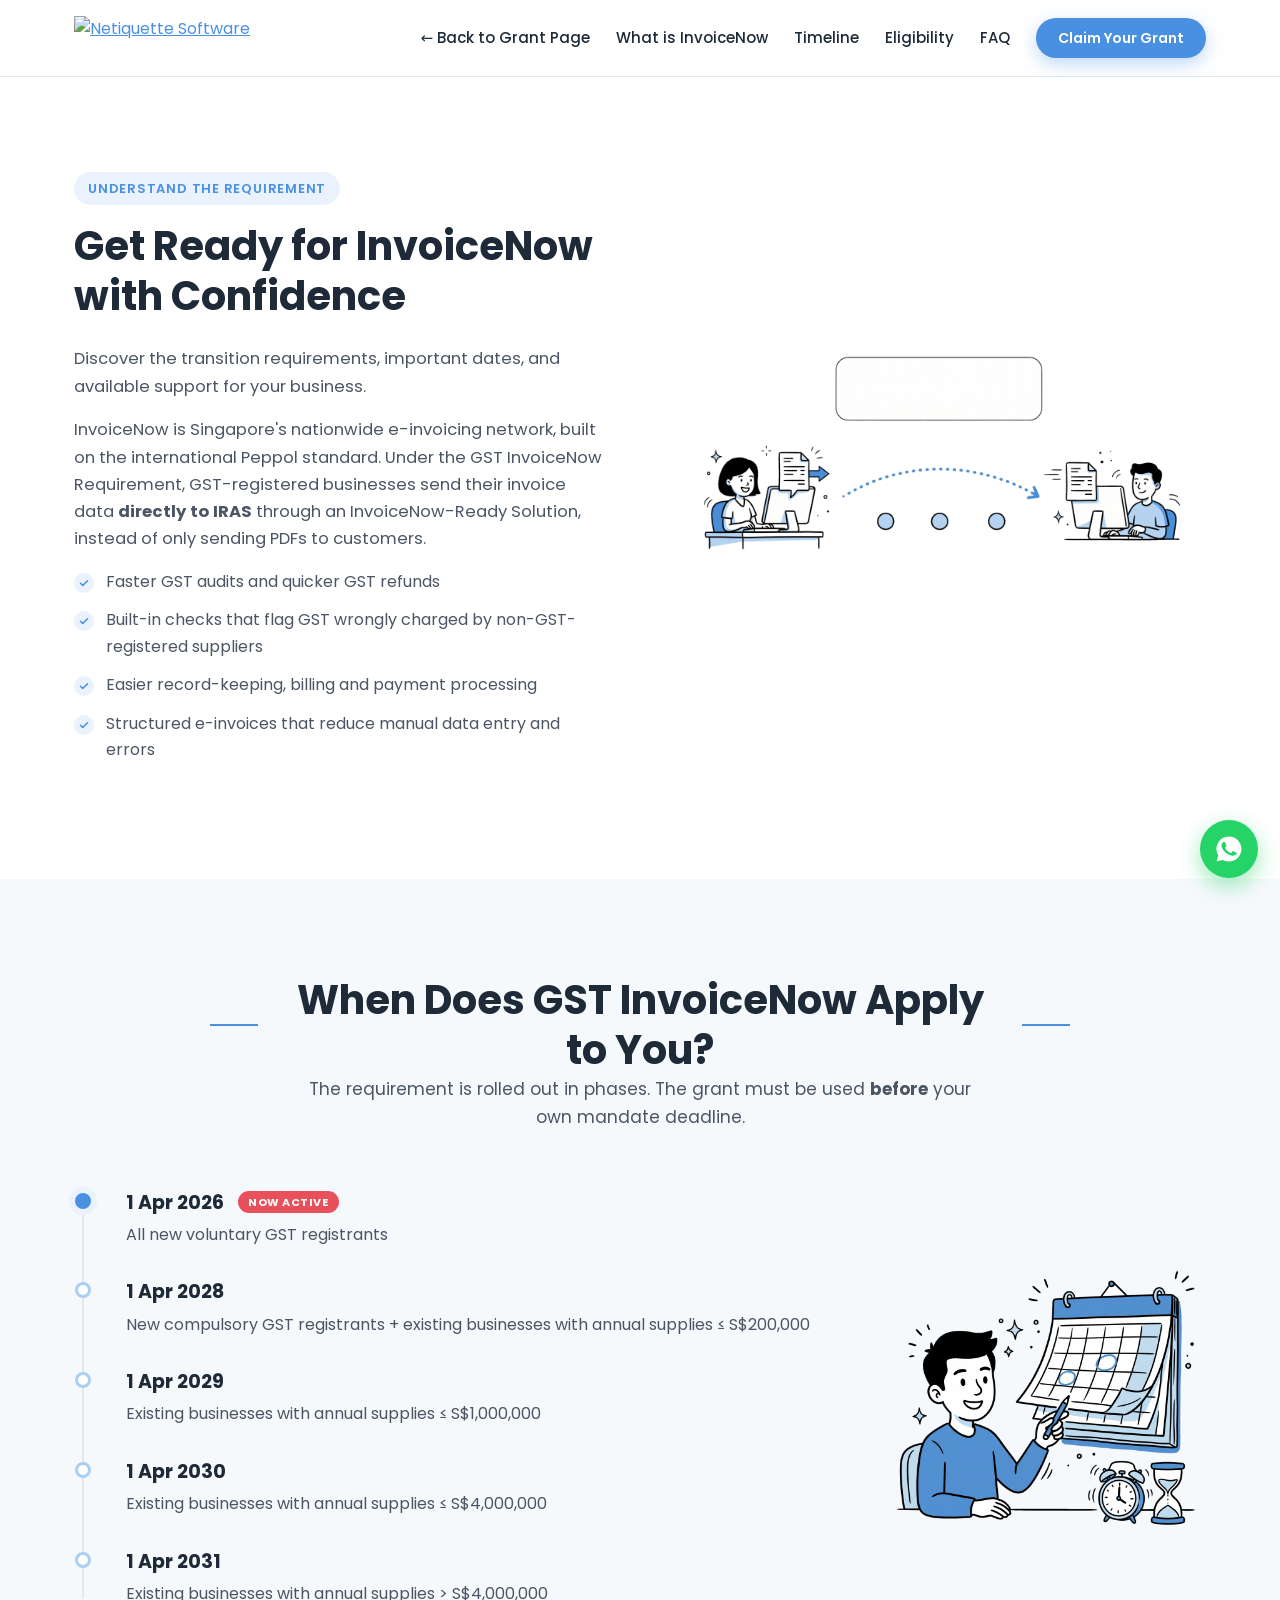
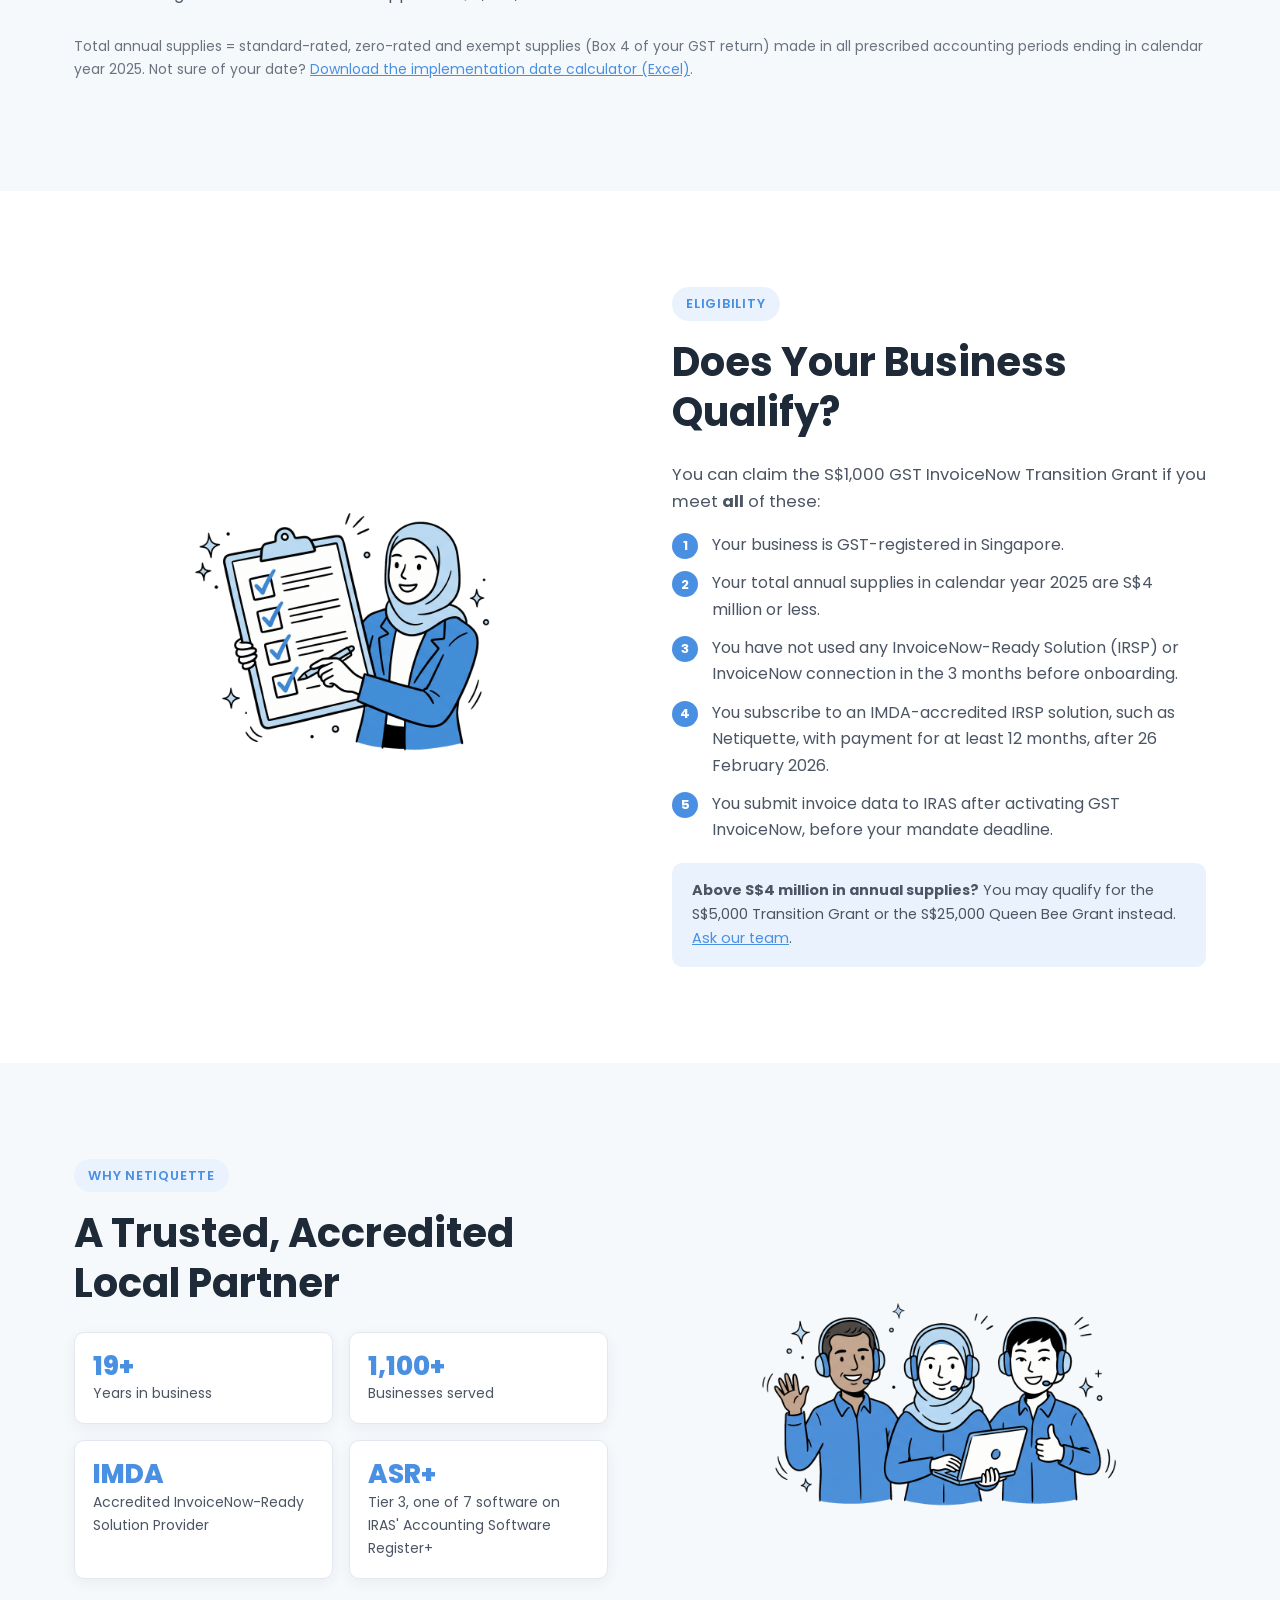
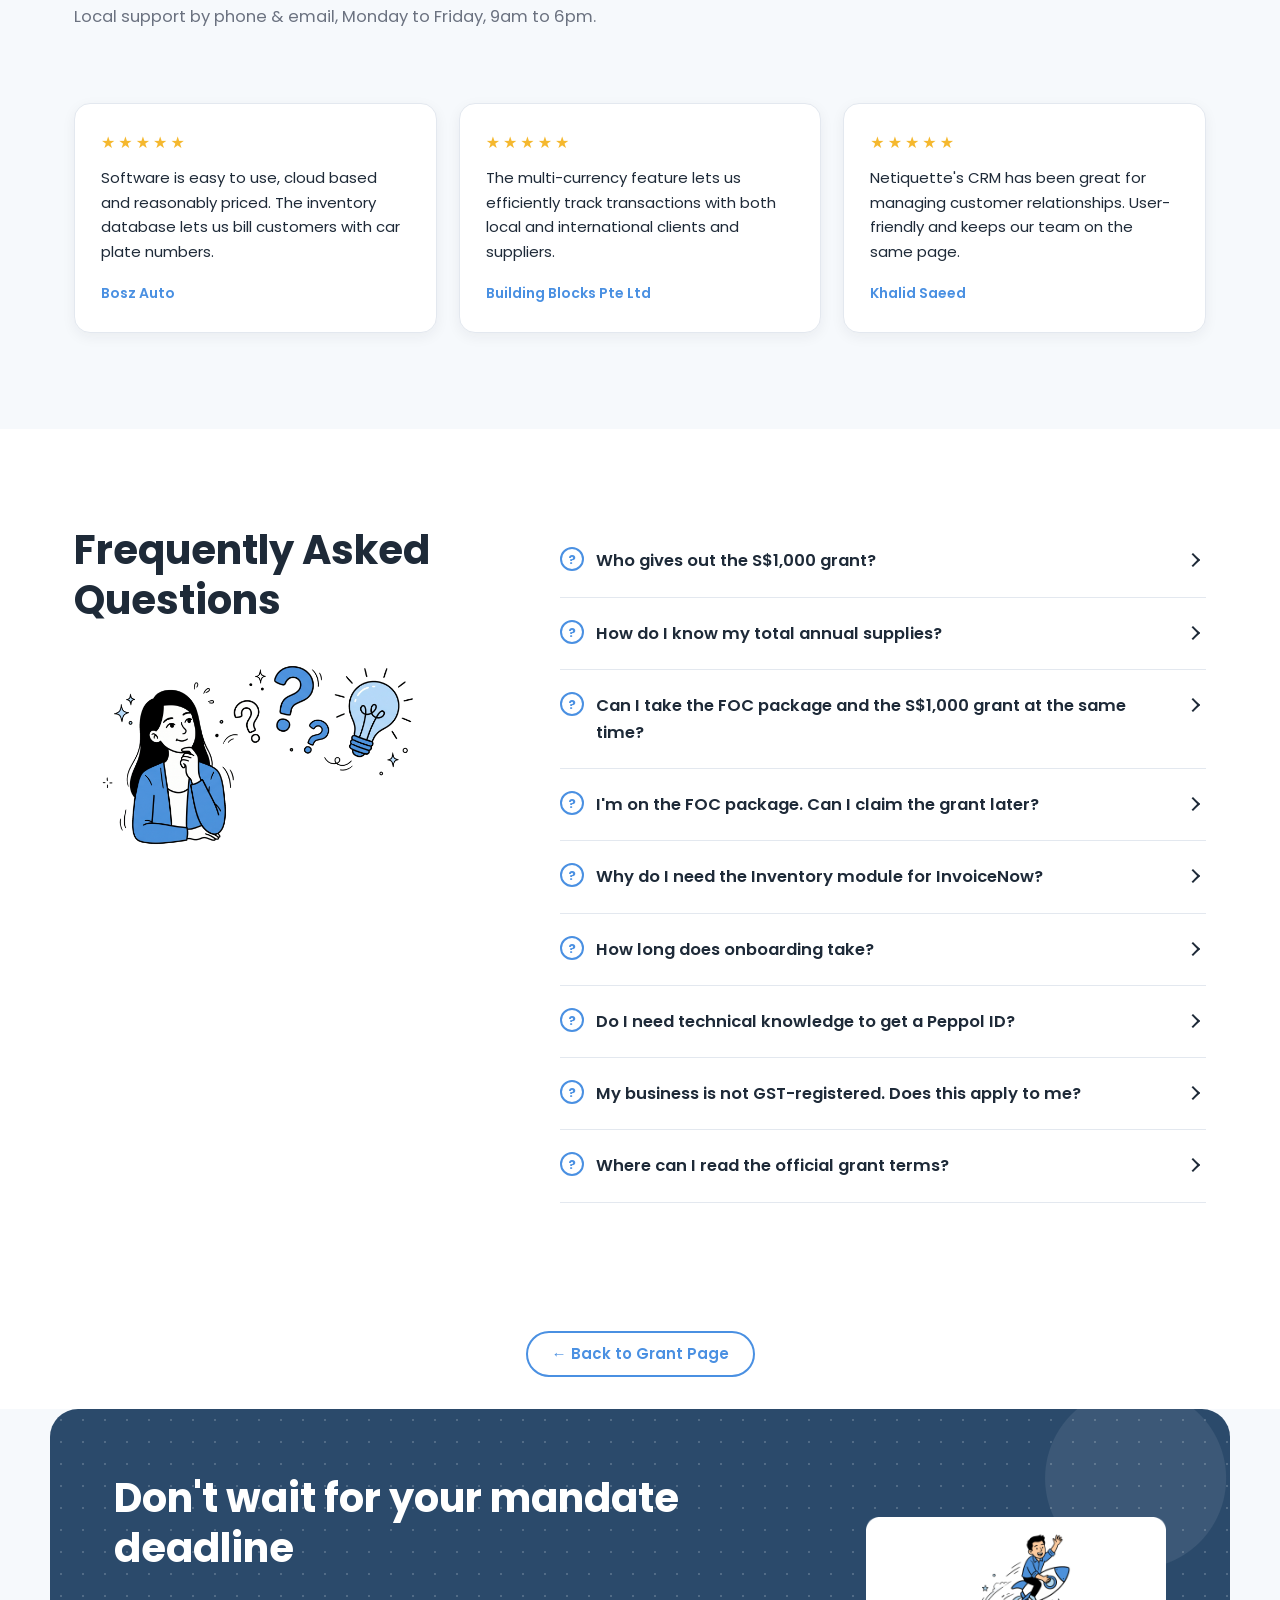
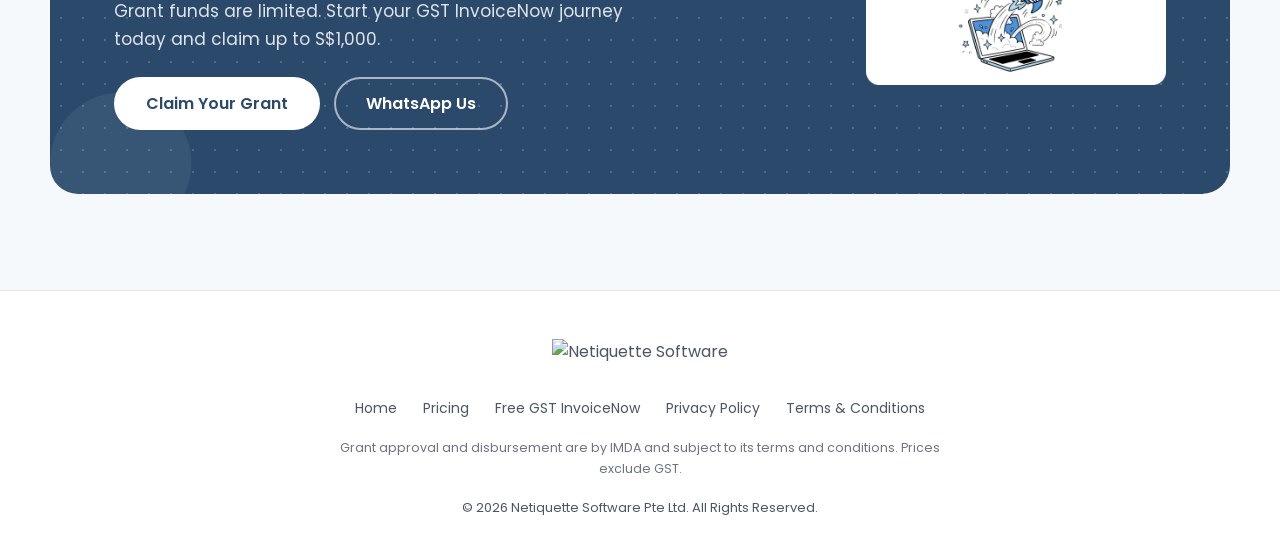
==== commit bcb427ef: "imprve foc" ====
--- a/details.html
+++ b/details.html
@@ -4,7 +4,7 @@
   <meta charset="UTF-8">
   <meta name="viewport" content="width=device-width, initial-scale=1.0">
   <title>Full Grant Details, Eligibility, Timeline &amp; FAQ | Netiquette</title>
-  <meta name="description" content="Full details on the S$1,000 GST InvoiceNow Transition Grant: eligibility, mandate timeline, the 3-in-1 Suite, FOC vs the grant, and FAQs.">
+  <meta name="description" content="Full details on the S$1,000 GST InvoiceNow Transition Grant: eligibility, mandate timeline, and FAQs.">
 
   <link rel="icon" href="https://netiquette.com.sg/assets/img/favicon.png">
   <link rel="preconnect" href="https://fonts.googleapis.com">
@@ -25,7 +25,6 @@
         <a href="#invoicenow">What is InvoiceNow</a>
         <a href="#timeline">Timeline</a>
         <a href="#eligibility">Eligibility</a>
-        <a href="#compare">FOC vs Grant</a>
         <a href="#faq">FAQ</a>
         <a href="index.html#contact" class="btn btn--primary nav__cta">Claim Your Grant</a>
       </nav>
@@ -42,7 +41,8 @@
       <div class="container split">
         <div class="split__text">
           <span class="eyebrow">Understand the requirement</span>
-          <h2 class="title title--left">What is GST InvoiceNow?</h2>
+          <h2 class="title title--left">Get Ready for InvoiceNow with Confidence</h2>
+          <p>Discover the transition requirements, important dates, and available support for your business.</p>
           <p>InvoiceNow is Singapore's nationwide e-invoicing network, built on the international Peppol standard. Under the GST InvoiceNow Requirement, GST-registered businesses send their invoice data <strong>directly to IRAS</strong> through an InvoiceNow-Ready Solution, instead of only sending PDFs to customers.</p>
           <ul class="checks">
             <li>Faster GST audits and quicker GST refunds</li>
@@ -118,48 +118,8 @@
       </div>
     </section>
 
-    <!-- ========== FOC vs GRANT ========== -->
-    <section class="section section--alt" id="compare">
-      <div class="container">
-        <div class="section-head">
-          <h2 class="title">FOC Package or S$1,000 Grant?</h2>
-          <p>These are two separate schemes and you can only take one for the same subscription. Here is how to choose.</p>
-        </div>
-        <div class="compare">
-          <article class="plan">
-            <span class="plan__tag">Option A</span>
-            <h3>FOC Package</h3>
-            <p class="plan__sub">Best if you only need basic GST InvoiceNow for now</p>
-            <ul class="checks">
-              <li>Free until 31 March 2027 (may be extended to 2031)</li>
-              <li>AMS 1 user + IMS 1 user, worth S$1,500/year</li>
-              <li>3-hour online onboarding session</li>
-              <li>At least one GST submission through our system required</li>
-              <li>New sign-ups only</li>
-            </ul>
-            <a href="https://netiquette.com.sg/gst-invoicenow.html" class="btn btn--outline">Learn about FOC</a>
-          </article>
-          <article class="plan plan--featured">
-            <span class="plan__tag">Option B · Recommended for growing SMEs</span>
-            <h3>3-in-1 Suite + S$1,000 Grant</h3>
-            <p class="plan__sub">Best if you want Accounting, Inventory and Payroll working together</p>
-            <ul class="checks">
-              <li>Paid AMS + IMS + Payroll plan, S$1,000 one-time, rides until 31 Mar 2031</li>
-              <li>S$1,000 cash grant from IMDA offsets your cost</li>
-              <li>Payroll for up to 50 employees — 2 AMS + 2 IMS + 1 Payroll user seats</li>
-              <li>For businesses with annual supplies ≤ S$4M</li>
-              <li>Must not have used an IRSP in the past 3 months</li>
-              <li>Grant window until 31 March 2031 or while funds last</li>
-            </ul>
-            <a href="index.html#contact" class="btn btn--primary">Claim the Grant</a>
-          </article>
-        </div>
-        <p class="note note--center">Already on the FOC package? You can switch to a paid plan and claim the grant after a 3-month wait-out period once your FOC subscription ends, as long as you still meet the criteria.</p>
-      </div>
-    </section>
-
     <!-- ========== WHY NETIQUETTE ========== -->
-    <section class="section" id="why">
+    <section class="section section--alt" id="why">
       <div class="container">
         <div class="split">
           <div class="split__text">
@@ -199,7 +159,7 @@
     </section>
 
     <!-- ========== FAQ ========== -->
-    <section class="section section--alt" id="faq">
+    <section class="section" id="faq">
       <div class="container faq-wrap">
         <div class="faq-wrap__head">
           <h2 class="title title--left">Frequently Asked Questions</h2>
@@ -259,7 +219,13 @@
           <p>Grant funds are limited. Start your GST InvoiceNow journey today and claim up to S$1,000.</p>
           <div class="cta__actions">
             <a href="index.html#contact" class="btn btn--light btn--lg">Claim Your Grant</a>
-            <a href="https://wa.me/6590029781" target="_blank" rel="noopener" class="btn btn--ghost btn--lg">WhatsApp Us</a>
+            <details class="wa-pick">
+              <summary class="btn btn--ghost btn--lg">WhatsApp Us</summary>
+              <div class="wa-pick__menu">
+                <a href="https://wa.me/6590029781?text=Hi%21%20I%27d%20like%20to%20check%20whether%20my%20company%20may%20qualify%20for%20the%20S%241%2C000%20GST%20InvoiceNow%20Transition%20Grant.%20Could%20you%20assist%20me%3F" target="_blank" rel="noopener">Netiquette Team</a>
+                <a href="https://wa.me/6590608226?text=Hi%21%20I%27d%20like%20to%20check%20whether%20my%20company%20may%20qualify%20for%20the%20S%241%2C000%20GST%20InvoiceNow%20Transition%20Grant.%20Could%20you%20assist%20me%3F" target="_blank" rel="noopener">Nurul</a>
+              </div>
+            </details>
           </div>
         </div>
         <figure class="art art--cta"><img src="assets/img/cta-rocket.png" alt="" onerror="this.parentNode.classList.add('missing');this.remove()"></figure>
@@ -285,9 +251,15 @@
   </footer>
 
   <!-- Floating WhatsApp -->
-  <a href="https://wa.me/6590029781" class="wa-float" target="_blank" rel="noopener" aria-label="Chat on WhatsApp">
-    <svg viewBox="0 0 24 24" aria-hidden="true"><path d="M12 2a10 10 0 0 0-8.6 15.1L2 22l5-1.3A10 10 0 1 0 12 2Zm5.3 14.1c-.2.6-1.3 1.2-1.8 1.2-.5.1-1 .2-3.4-.7-2.9-1.2-4.7-4.1-4.9-4.3-.1-.2-1.2-1.6-1.2-3s.8-2.2 1-2.5c.3-.3.6-.4.8-.4h.6c.2 0 .4 0 .6.5l.9 2.1c.1.2.1.4 0 .6l-.4.6-.4.5c-.1.2-.3.3-.1.6.2.3.8 1.4 1.8 2.2 1.2 1.1 2.2 1.4 2.5 1.5.3.2.5.1.7-.1l.9-1.1c.2-.3.4-.2.7-.1l2 1c.3.1.5.2.6.3.1.2.1.7-.1 1.4Z"/></svg>
-  </a>
+  <details class="wa-pick wa-pick--float">
+    <summary aria-label="Chat on WhatsApp">
+      <svg viewBox="0 0 24 24" aria-hidden="true"><path d="M12 2a10 10 0 0 0-8.6 15.1L2 22l5-1.3A10 10 0 1 0 12 2Zm5.3 14.1c-.2.6-1.3 1.2-1.8 1.2-.5.1-1 .2-3.4-.7-2.9-1.2-4.7-4.1-4.9-4.3-.1-.2-1.2-1.6-1.2-3s.8-2.2 1-2.5c.3-.3.6-.4.8-.4h.6c.2 0 .4 0 .6.5l.9 2.1c.1.2.1.4 0 .6l-.4.6-.4.5c-.1.2-.3.3-.1.6.2.3.8 1.4 1.8 2.2 1.2 1.1 2.2 1.4 2.5 1.5.3.2.5.1.7-.1l.9-1.1c.2-.3.4-.2.7-.1l2 1c.3.1.5.2.6.3.1.2.1.7-.1 1.4Z"/></svg>
+    </summary>
+    <div class="wa-pick__menu">
+      <a href="https://wa.me/6590029781?text=Hi%21%20I%27d%20like%20to%20check%20whether%20my%20company%20may%20qualify%20for%20the%20S%241%2C000%20GST%20InvoiceNow%20Transition%20Grant.%20Could%20you%20assist%20me%3F" target="_blank" rel="noopener">Netiquette Team</a>
+      <a href="https://wa.me/6590608226?text=Hi%21%20I%27d%20like%20to%20check%20whether%20my%20company%20may%20qualify%20for%20the%20S%241%2C000%20GST%20InvoiceNow%20Transition%20Grant.%20Could%20you%20assist%20me%3F" target="_blank" rel="noopener">Nurul</a>
+    </div>
+  </details>
 
   <script>
     const toggle = document.getElementById('navToggle');
@@ -302,6 +274,18 @@
       toggle.classList.remove('is-open');
       toggle.setAttribute('aria-expanded', 'false');
     }));
+
+    // WhatsApp agent picker: only one open at a time, close on outside click
+    document.querySelectorAll('.wa-pick').forEach((pick) => {
+      pick.addEventListener('toggle', () => {
+        if (pick.open) {
+          document.querySelectorAll('.wa-pick[open]').forEach((other) => { if (other !== pick) other.open = false; });
+        }
+      });
+    });
+    document.addEventListener('click', (e) => {
+      document.querySelectorAll('.wa-pick[open]').forEach((pick) => { if (!pick.contains(e.target)) pick.open = false; });
+    });
   </script>
 </body>
 </html>
--- a/style.css
+++ b/style.css
@@ -245,23 +245,24 @@
 .module-tab:hover { border-color: var(--blue); }
 .module-tab.is-active { background: var(--navy); border-color: var(--navy); color: #fff; }
 .module-tab__dot { width: 9px; height: 9px; border-radius: 50%; flex-shrink: 0; }
-.module-panels { position: relative; background: #fff; border: 1px solid var(--line); border-radius: var(--radius); box-shadow: var(--shadow); padding: 48px; }
+.module-panels { position: relative; background: #fff; border: 1px solid var(--line); border-radius: var(--radius); box-shadow: var(--shadow); padding: 32px; }
 .module-panel {
-  display: none; grid-template-columns: 1.2fr 1fr; align-items: center; gap: 40px;
+  display: none; grid-template-columns: 1.3fr 1fr; align-items: center; gap: 28px;
 }
 .module-panel.is-active { display: grid; animation: panelIn .35s ease; }
 @keyframes panelIn { from { opacity: 0; transform: translateX(12px); } to { opacity: 1; transform: translateX(0); } }
 .module-panel__text .eyebrow { background: color-mix(in srgb, var(--panel-tint) 15%, #fff); color: var(--panel-tint); }
-.module-panel__text h3 { font-size: 34px; margin: 4px 0 12px; }
-.module-panel__text > p { color: var(--muted); margin-bottom: 20px; }
-.module-panel__text .checks { margin-bottom: 24px; }
-.module-panel__link { font-weight: 700; color: var(--panel-tint); }
+.module-panel__text h3 { font-size: 24px; margin: 4px 0 8px; }
+.module-panel__text > p { color: var(--muted); margin-bottom: 14px; font-size: 14.5px; }
+.module-panel__text .checks { margin-bottom: 16px; }
+.module-panel__text .checks li { font-size: 14px; }
+.module-panel__link { font-weight: 700; color: var(--panel-tint); font-size: 14.5px; }
 .module-panel__art {
-  display: grid; place-items: center; aspect-ratio: 1; border-radius: 50%;
+  display: grid; place-items: center; width: 180px; height: 180px; max-width: 100%; margin: 0 auto; border-radius: 50%;
   background: color-mix(in srgb, var(--panel-tint) 10%, #fff);
   border: 1px dashed color-mix(in srgb, var(--panel-tint) 35%, #fff);
 }
-.module-panel__art img { width: 55%; height: 55%; object-fit: contain; }
+.module-panel__art img { width: 75%; height: 75%; object-fit: contain; }
 
 .value { display: grid; grid-template-columns: 1fr 1.25fr; gap: 28px; margin-top: 48px; align-items: stretch; }
 .netcost {
@@ -401,6 +402,30 @@
 .wa-float:hover { transform: scale(1.06); }
 .wa-float svg { width: 30px; height: 30px; fill: #fff; }
 
+/* ---------- WhatsApp agent picker ---------- */
+.wa-pick { position: relative; display: inline-block; }
+.wa-pick > summary { list-style: none; cursor: pointer; }
+.wa-pick > summary::-webkit-details-marker { display: none; }
+.wa-pick__menu {
+  position: absolute; top: calc(100% + 10px); left: 0; z-index: 70; min-width: 220px;
+  background: #fff; border: 1px solid var(--line); border-radius: 14px; box-shadow: var(--shadow);
+  padding: 8px; display: flex; flex-direction: column; gap: 2px;
+}
+.wa-pick__menu a {
+  display: flex; align-items: center; gap: 10px; padding: 10px 12px; border-radius: 9px;
+  font-size: 14.5px; font-weight: 600; color: var(--ink);
+}
+.wa-pick__menu a:hover { background: var(--blue-soft); color: var(--blue); }
+.wa-pick__menu a svg { width: 18px; height: 18px; fill: var(--green); flex-shrink: 0; }
+.wa-pick--float { position: fixed; right: 22px; bottom: 22px; z-index: 60; }
+.wa-pick--float > summary {
+  width: 58px; height: 58px; border-radius: 50%; background: var(--green);
+  display: grid; place-items: center; box-shadow: 0 8px 22px rgba(37, 211, 102, .45); transition: transform .2s;
+}
+.wa-pick--float > summary:hover { transform: scale(1.06); }
+.wa-pick--float > summary svg { width: 30px; height: 30px; fill: #fff; }
+.wa-pick--float .wa-pick__menu { top: auto; bottom: calc(100% + 12px); left: auto; right: 0; }
+
 /* =========================================================
    Responsive
    ========================================================= */
@@ -431,7 +456,7 @@
   .compare, .testimonials { grid-template-columns: 1fr; }
   .module-panels { padding: 28px 20px; }
   .module-panel { grid-template-columns: 1fr; gap: 24px; text-align: center; }
-  .module-panel__art { max-width: 200px; margin: 0 auto; }
+  .module-panel__art { width: 130px; height: 130px; }
   .module-tab { padding: 10px 16px; font-size: 13.5px; }
   .faq-wrap__head { position: static; }
   .art--faq { display: none; }
